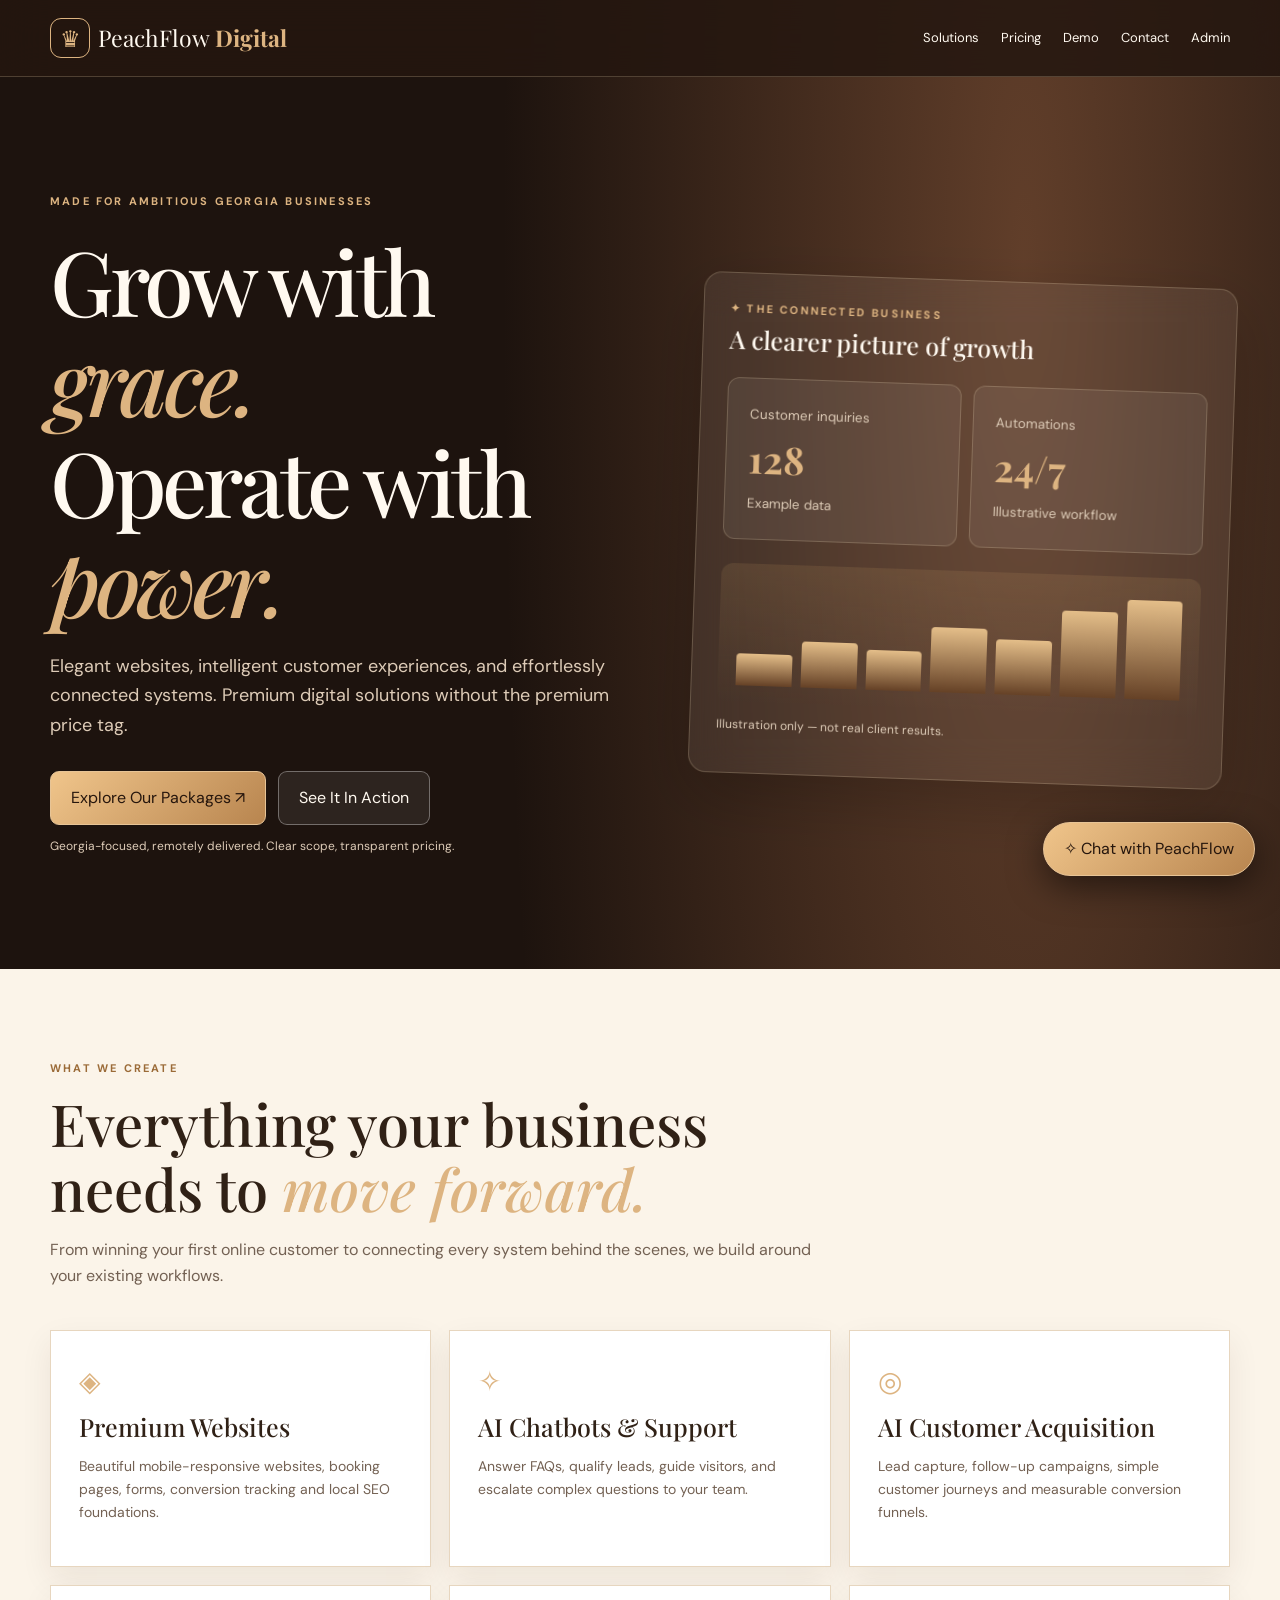
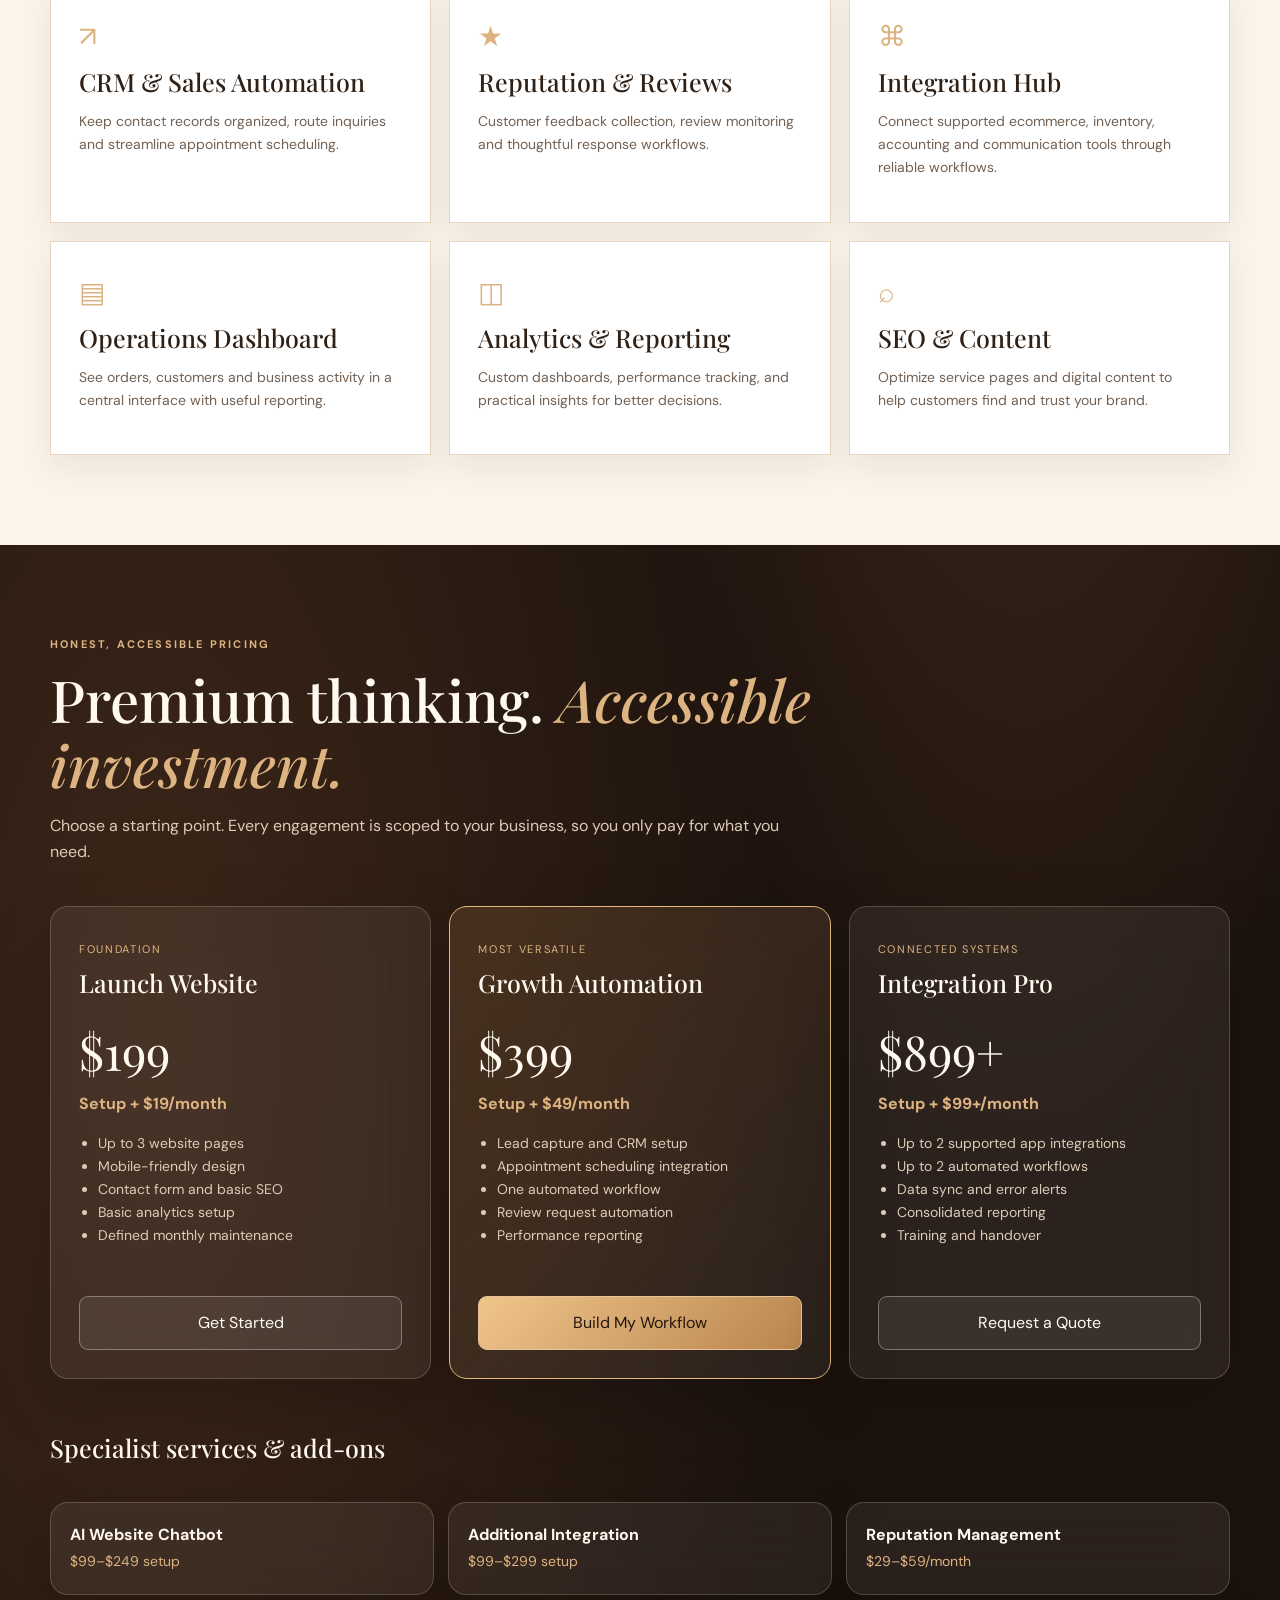
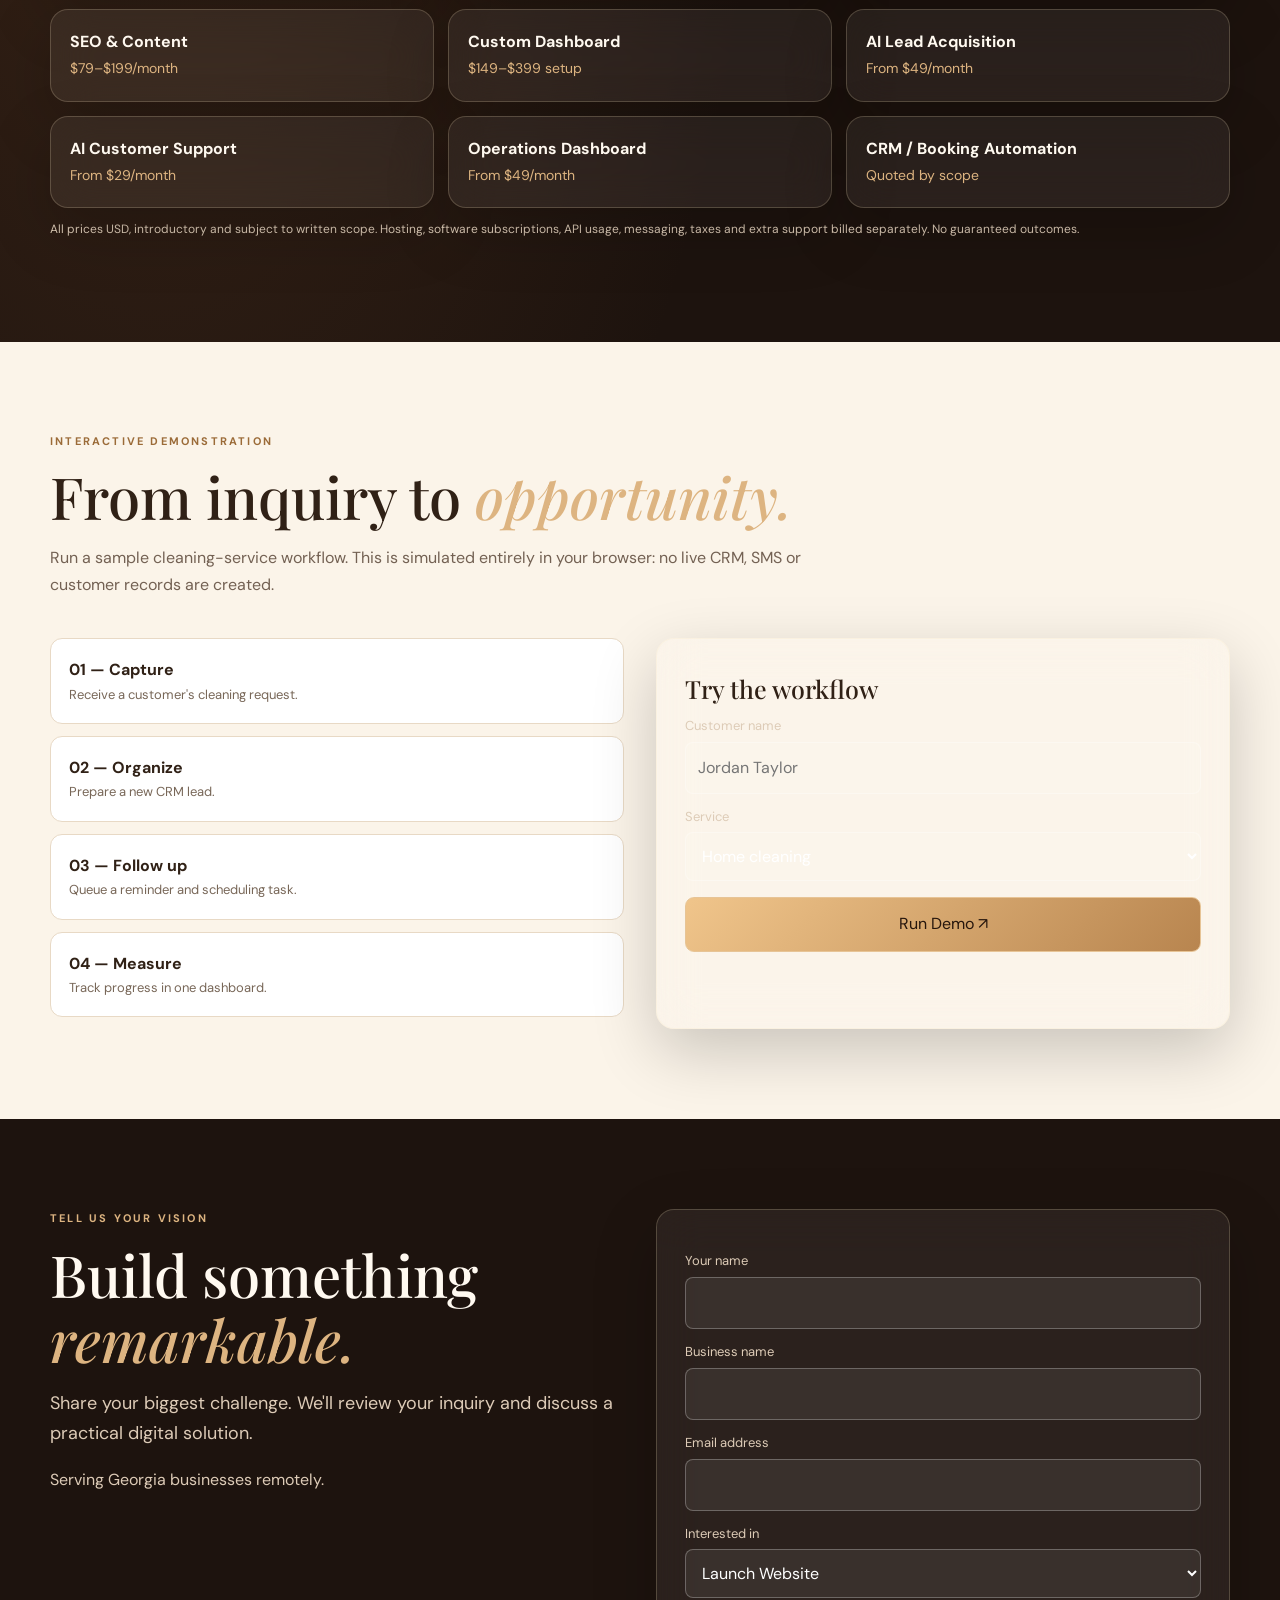
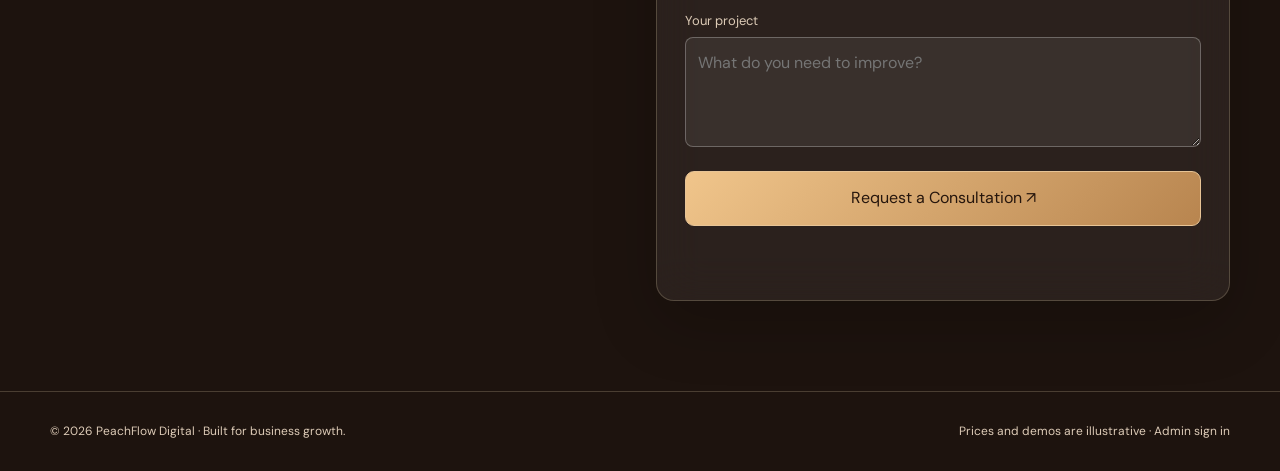
==== index.html @ 69a028dd "Add luxury glass UI site with service catalog, pricing, demo and AI chat" ====
<!doctype html><html lang="en"><head><meta charset="utf-8"><meta name="viewport" content="width=device-width,initial-scale=1"><meta name="description" content="PeachFlow Digital — elegant, affordable websites, AI assistants and business automation for Georgia businesses."><title>PeachFlow Digital | Build Beautifully. Grow Intelligently.</title><link href="https://fonts.googleapis.com/css2?family=DM+Sans:wght@400;500;600;700&family=Playfair+Display:wght@400;500;600;700&display=swap" rel="stylesheet"><style>
:root{--bg:#1d130e;--brown:#342016;--cream:#fff9f0;--gold:#ddb481;--muted:#ddcbb7;--glass:#ffffff10;--line:#f6dfbc35}*{box-sizing:border-box}html{scroll-behavior:smooth}body{margin:0;color:var(--cream);background:radial-gradient(ellipse at 80% 5%,#835438aa,transparent 36%),radial-gradient(ellipse at 12% 50%,#6b432866,transparent 40%),var(--bg);font-family:'DM Sans',sans-serif;line-height:1.65}a{color:inherit;text-decoration:none}h1,h2,h3{font-family:'Playfair Display',serif;font-weight:500;line-height:1.12}h1{font-size:clamp(55px,7vw,100px);letter-spacing:-.05em;margin:20px 0}h2{font-size:clamp(38px,5vw,58px);margin:14px 0}h3{font-size:25px;margin:8px 0}em{color:var(--gold)}p{color:var(--muted)}.container{width:min(1180px,calc(100% - 40px));margin:auto}.glass{background:var(--glass);border:1px solid var(--line);backdrop-filter:blur(22px);box-shadow:0 22px 65px #0003;border-radius:18px}.nav{position:sticky;top:0;z-index:20;background:#241710dc;border-bottom:1px solid var(--line);backdrop-filter:blur(25px)}.navinner{display:flex;align-items:center;justify-content:space-between;min-height:76px;gap:20px}.brand{font-family:'Playfair Display',serif;font-size:23px;white-space:nowrap}.brand b{color:var(--gold)}.crest{display:inline-grid;place-items:center;width:40px;height:40px;border:1px solid var(--gold);border-radius:11px;color:var(--gold);margin-right:8px}.navlinks{display:flex;align-items:center;gap:22px;font-size:13px}.navlinks a:hover{color:var(--gold)}.button{display:inline-flex;align-items:center;justify-content:center;background:linear-gradient(135deg,#f0c58b,#b8854f);color:#26160d;border:1px solid #e7c496;border-radius:9px;padding:13px 20px;font-weight:700;cursor:pointer;font:inherit}.button.secondary{background:#ffffff13;color:var(--cream);border-color:#ffffff55}.hero{padding:115px 0 100px}.heroGrid{display:grid;grid-template-columns:1.05fr .95fr;align-items:center;gap:55px}.eyebrow{font-size:11px;font-weight:700;letter-spacing:.2em;color:var(--gold);text-transform:uppercase}.lead{font-size:18px;max-width:570px}.actions{display:flex;gap:12px;flex-wrap:wrap;margin-top:30px}.preview{padding:26px;transform:rotate(2deg)}.preview small{color:var(--muted)}.metrics{display:grid;grid-template-columns:1fr 1fr;gap:12px;margin:24px 0}.metrics>div{padding:22px;background:#ffffff10;border:1px solid var(--line);border-radius:12px}.metrics strong{display:block;font-family:'Playfair Display',serif;font-size:38px;color:var(--gold)}.bars{display:flex;height:140px;align-items:end;gap:9px;padding:18px;background:linear-gradient(#d8ab6b20,transparent);border-radius:12px}.bars span{flex:1;background:linear-gradient(#e4be89,#654126);border-radius:4px 4px 0 0}section{padding:90px 0}.intro{max-width:770px;margin-bottom:40px}.grid{display:grid;grid-template-columns:repeat(3,minmax(0,1fr));gap:18px}.card{padding:28px;transition:transform .2s}.card:hover{transform:translateY(-4px)}.card p{font-size:14px}.symbol{font-size:28px;color:var(--gold)}.badge{display:inline-block;color:var(--gold);font-size:11px;text-transform:uppercase;letter-spacing:.15em}.price{font-family:'Playfair Display',serif;font-size:48px;margin-top:15px}.monthly{font-weight:700;color:var(--gold)}.package ul{padding-left:19px;color:var(--muted);font-size:14px;min-height:150px}.package .button{width:100%}.featured{border-color:#e4b97e;background:linear-gradient(135deg,#68492b75,#ffffff10)}.light{background:#fbf4e9;color:#302116}.light p{color:#736153}.light .card{background:white;border:1px solid #e7d6bf;box-shadow:0 12px 30px #35200d13}.addons{display:grid;grid-template-columns:repeat(3,1fr);gap:14px}.addon{padding:19px}.addon b{display:block}.addon span{color:var(--gold);font-size:14px}.light .eyebrow{color:#9b6b38}.demoGrid,.contactGrid{display:grid;grid-template-columns:1fr 1fr;gap:32px}.steps>div{padding:18px;margin-bottom:12px;border-radius:12px;background:white;border:1px solid #e8d9c5}.steps span{display:block;font-size:13px;color:#786758}.form{padding:28px}.form label{display:block;margin:12px 0 5px;font-size:13px;color:var(--muted)}.form input,.form select,.form textarea{width:100%;padding:12px;background:#ffffff12;color:white;border:1px solid #ffffff44;border-radius:8px;font:inherit}.form select option{color:#241710}.form textarea{min-height:110px}.form .button{margin-top:16px;width:100%}.status{font-size:13px;min-height:20px}.disclaimer{font-size:12px}.footer{border-top:1px solid var(--line);padding:30px 0;color:var(--muted);font-size:12px}.footer .container{display:flex;justify-content:space-between;gap:20px;flex-wrap:wrap}.chatToggle{position:fixed;bottom:24px;right:25px;z-index:31;border-radius:40px;box-shadow:0 10px 35px #0008}.chatPanel{position:fixed;bottom:90px;right:25px;width:min(390px,calc(100vw - 30px));height:500px;max-height:calc(100vh - 120px);z-index:30;display:flex;flex-direction:column;overflow:hidden;background:#2e2019f5}.chatPanel[hidden]{display:none}.chatHead{padding:17px;border-bottom:1px solid var(--line);display:flex;justify-content:space-between;align-items:center}.chatHead button{background:transparent;color:white;border:0;font-size:25px;cursor:pointer}.chatLog{padding:18px;overflow-y:auto;flex:1}.bubble{padding:12px 15px;border-radius:14px;margin-bottom:12px;max-width:90%;font-size:13px;white-space:pre-wrap}.bot{background:#ffffff17}.user{margin-left:auto;background:#b98952;color:#25180f}.chatForm{display:flex;padding:12px;gap:8px;border-top:1px solid var(--line)}.chatForm input{flex:1;min-width:0;border-radius:8px;border:1px solid #ffffff44;padding:10px;color:white;background:#ffffff10}.chatForm button{background:var(--gold);border:0;border-radius:8px;padding:0 14px;cursor:pointer}.chatFoot{padding:0 12px 10px;font-size:10px;color:var(--muted)}@media(max-width:900px){.heroGrid,.demoGrid,.contactGrid{grid-template-columns:1fr}.grid{grid-template-columns:repeat(2,1fr)}.navlinks{gap:10px;flex-wrap:wrap}.preview{transform:none}}@media(max-width:620px){.grid,.addons{grid-template-columns:1fr}.navinner{align-items:start;padding:14px 0;flex-direction:column}.hero{padding:65px 0}.navlinks{gap:12px}.navlinks a{font-size:11px}section{padding:65px 0}}
</style></head><body>
<header class="nav"><div class="container navinner"><a class="brand" href="#"><span class="crest">♛</span>PeachFlow <b>Digital</b></a><nav class="navlinks" aria-label="Main navigation"><a href="#services">Solutions</a><a href="#pricing">Pricing</a><a href="#demo">Demo</a><a href="#contact">Contact</a><a href="/admin">Admin</a></nav></div></header>
<main><div class="hero"><div class="container heroGrid"><div><div class="eyebrow">Made for ambitious Georgia businesses</div><h1>Grow with <em>grace.</em><br>Operate with <em>power.</em></h1><p class="lead">Elegant websites, intelligent customer experiences, and effortlessly connected systems. Premium digital solutions without the premium price tag.</p><div class="actions"><a class="button" href="#pricing">Explore Our Packages ↗</a><a class="button secondary" href="#demo">See It In Action</a></div><p class="disclaimer">Georgia-focused, remotely delivered. Clear scope, transparent pricing.</p></div><div class="glass preview"><div class="eyebrow">✦ The connected business</div><h3>A clearer picture of growth</h3><div class="metrics"><div><small>Customer inquiries</small><strong>128</strong><small>Example data</small></div><div><small>Automations</small><strong>24/7</strong><small>Illustrative workflow</small></div></div><div class="bars" aria-label="Illustrative growth bars"><span style="height:30%"></span><span style="height:44%"></span><span style="height:38%"></span><span style="height:62%"></span><span style="height:53%"></span><span style="height:82%"></span><span style="height:95%"></span></div><p class="disclaimer">Illustration only — not real client results.</p></div></div></div>
<section class="light" id="services"><div class="container"><div class="intro"><div class="eyebrow">What we create</div><h2>Everything your business needs to <em>move forward.</em></h2><p>From winning your first online customer to connecting every system behind the scenes, we build around your existing workflows.</p></div><div class="grid">
<article class="card"><div class="symbol">◈</div><h3>Premium Websites</h3><p>Beautiful mobile-responsive websites, booking pages, forms, conversion tracking and local SEO foundations.</p></article>
<article class="card"><div class="symbol">✧</div><h3>AI Chatbots & Support</h3><p>Answer FAQs, qualify leads, guide visitors, and escalate complex questions to your team.</p></article>
<article class="card"><div class="symbol">◎</div><h3>AI Customer Acquisition</h3><p>Lead capture, follow-up campaigns, simple customer journeys and measurable conversion funnels.</p></article>
<article class="card"><div class="symbol">↗</div><h3>CRM & Sales Automation</h3><p>Keep contact records organized, route inquiries and streamline appointment scheduling.</p></article>
<article class="card"><div class="symbol">★</div><h3>Reputation & Reviews</h3><p>Customer feedback collection, review monitoring and thoughtful response workflows.</p></article>
<article class="card"><div class="symbol">⌘</div><h3>Integration Hub</h3><p>Connect supported ecommerce, inventory, accounting and communication tools through reliable workflows.</p></article>
<article class="card"><div class="symbol">▤</div><h3>Operations Dashboard</h3><p>See orders, customers and business activity in a central interface with useful reporting.</p></article>
<article class="card"><div class="symbol">◫</div><h3>Analytics & Reporting</h3><p>Custom dashboards, performance tracking, and practical insights for better decisions.</p></article>
<article class="card"><div class="symbol">⌕</div><h3>SEO & Content</h3><p>Optimize service pages and digital content to help customers find and trust your brand.</p></article>
</div></div></section>
<section id="pricing"><div class="container"><div class="intro"><div class="eyebrow">Honest, accessible pricing</div><h2>Premium thinking. <em>Accessible investment.</em></h2><p>Choose a starting point. Every engagement is scoped to your business, so you only pay for what you need.</p></div><div class="grid">
<article class="card glass package"><span class="badge">Foundation</span><h3>Launch Website</h3><div class="price">$199</div><div class="monthly">Setup + $19/month</div><ul><li>Up to 3 website pages</li><li>Mobile-friendly design</li><li>Contact form and basic SEO</li><li>Basic analytics setup</li><li>Defined monthly maintenance</li></ul><a href="#contact" class="button secondary" data-plan="Launch Website">Get Started</a></article>
<article class="card glass package featured"><span class="badge">Most versatile</span><h3>Growth Automation</h3><div class="price">$399</div><div class="monthly">Setup + $49/month</div><ul><li>Lead capture and CRM setup</li><li>Appointment scheduling integration</li><li>One automated workflow</li><li>Review request automation</li><li>Performance reporting</li></ul><a href="#contact" class="button" data-plan="Growth Automation">Build My Workflow</a></article>
<article class="card glass package"><span class="badge">Connected systems</span><h3>Integration Pro</h3><div class="price">$899+</div><div class="monthly">Setup + $99+/month</div><ul><li>Up to 2 supported app integrations</li><li>Up to 2 automated workflows</li><li>Data sync and error alerts</li><li>Consolidated reporting</li><li>Training and handover</li></ul><a href="#contact" class="button secondary" data-plan="Integration Pro">Request a Quote</a></article>
</div><div class="intro" style="margin-top:55px"><h3>Specialist services & add-ons</h3></div><div class="addons">
<div class="glass addon"><b>AI Website Chatbot</b><span>$99–$249 setup</span></div><div class="glass addon"><b>Additional Integration</b><span>$99–$299 setup</span></div><div class="glass addon"><b>Reputation Management</b><span>$29–$59/month</span></div><div class="glass addon"><b>SEO & Content</b><span>$79–$199/month</span></div><div class="glass addon"><b>Custom Dashboard</b><span>$149–$399 setup</span></div><div class="glass addon"><b>AI Lead Acquisition</b><span>From $49/month</span></div><div class="glass addon"><b>AI Customer Support</b><span>From $29/month</span></div><div class="glass addon"><b>Operations Dashboard</b><span>From $49/month</span></div><div class="glass addon"><b>CRM / Booking Automation</b><span>Quoted by scope</span></div></div><p class="disclaimer">All prices USD, introductory and subject to written scope. Hosting, software subscriptions, API usage, messaging, taxes and extra support billed separately. No guaranteed outcomes.</p></div></section>
<section class="light" id="demo"><div class="container"><div class="intro"><div class="eyebrow">Interactive demonstration</div><h2>From inquiry to <em>opportunity.</em></h2><p>Run a sample cleaning-service workflow. This is simulated entirely in your browser: no live CRM, SMS or customer records are created.</p></div><div class="demoGrid"><div class="steps"><div><b>01 — Capture</b><span>Receive a customer's cleaning request.</span></div><div><b>02 — Organize</b><span>Prepare a new CRM lead.</span></div><div><b>03 — Follow up</b><span>Queue a reminder and scheduling task.</span></div><div><b>04 — Measure</b><span>Track progress in one dashboard.</span></div></div><form class="glass form" id="demoForm"><h3>Try the workflow</h3><label for="demoName">Customer name</label><input id="demoName" required maxlength="80" placeholder="Jordan Taylor"><label for="demoService">Service</label><select id="demoService"><option>Home cleaning</option><option>Office cleaning</option><option>Deep cleaning</option></select><button type="submit" class="button">Run Demo ↗</button><p id="demoOutput" role="status"></p></form></div></div></section>
<section id="contact"><div class="container contactGrid"><div><div class="eyebrow">Tell us your vision</div><h2>Build something <em>remarkable.</em></h2><p class="lead">Share your biggest challenge. We'll review your inquiry and discuss a practical digital solution.</p><p>Serving Georgia businesses remotely.</p></div><form class="glass form" id="leadForm"><label for="name">Your name</label><input id="name" required maxlength="100"><label for="business">Business name</label><input id="business" required maxlength="120"><label for="email">Email address</label><input id="email" type="email" required><label for="interest">Interested in</label><select id="interest"><option>Launch Website</option><option>Growth Automation</option><option>Integration Pro</option><option>AI Website Chatbot</option><option>AI Lead Acquisition</option><option>AI Customer Support</option><option>CRM / Booking Automation</option><option>Reputation Management</option><option>SEO & Content</option><option>Custom Dashboard</option><option>Operations Dashboard</option><option>Additional Integration</option><option>Other / Not Sure</option></select><label for="message">Your project</label><textarea id="message" required minlength="5" maxlength="2000" placeholder="What do you need to improve?"></textarea><button class="button" type="submit">Request a Consultation ↗</button><p class="status" id="leadStatus" role="status"></p></form></div></section></main>
<footer class="footer"><div class="container"><span>© <span id="year"></span> PeachFlow Digital · Built for business growth.</span><span>Prices and demos are illustrative · <a href="/admin">Admin sign in</a></span></div></footer>
<button id="chatToggle" class="button chatToggle" aria-expanded="false">✧ Chat with PeachFlow</button><aside id="chatPanel" class="glass chatPanel" hidden aria-label="Customer chat"><div class="chatHead"><div><b>PeachFlow Assistant</b><div style="font-size:11px;color:#cbb9a6">AI-powered when configured</div></div><button id="chatClose" aria-label="Close chat">×</button></div><div id="chatLog" class="chatLog" role="log" aria-live="polite"><div class="bubble bot">Welcome! What challenge can we help your business solve?</div></div><form id="chatForm" class="chatForm"><input id="chatMessage" maxlength="1000" required placeholder="Ask about services or pricing…" aria-label="Chat message"><button type="submit">➤</button></form><div class="chatFoot">Messages may be stored for quality and support. Avoid sensitive information. AI may make mistakes.</div></aside>
<script>
document.getElementById('year').textContent=new Date().getFullYear();
document.querySelectorAll('[data-plan]').forEach(a=>a.addEventListener('click',()=>document.getElementById('interest').value=a.dataset.plan));
document.getElementById('demoForm').addEventListener('submit',e=>{e.preventDefault();const name=document.getElementById('demoName').value.trim(),service=document.getElementById('demoService').value;document.getElementById('demoOutput').textContent='✓ Demo completed: '+name+' → '+service+' → CRM lead prepared → follow-up queued (simulation only).'});
document.getElementById('leadForm').addEventListener('submit',async e=>{e.preventDefault();const form=e.target,button=form.querySelector('button'),status=document.getElementById('leadStatus');button.disabled=true;status.textContent='Submitting…';try{const values={};['name','business','email','interest','message'].forEach(key=>values[key]=document.getElementById(key).value.trim());const res=await fetch('/api/leads',{method:'POST',headers:{'Content-Type':'application/json'},body:JSON.stringify(values)});if(!res.ok)throw Error('Unable to save inquiry');status.textContent='Thanks! Your inquiry has been received.';form.reset();}catch(error){status.textContent='Sorry, your inquiry could not be submitted. Please try again.'}finally{button.disabled=false}});
const panel=document.getElementById('chatPanel'),toggle=document.getElementById('chatToggle');toggle.onclick=()=>{panel.hidden=!panel.hidden;toggle.setAttribute('aria-expanded',String(!panel.hidden))};document.getElementById('chatClose').onclick=()=>{panel.hidden=true;toggle.setAttribute('aria-expanded','false')};
const history=[];function addBubble(message,role){const el=document.createElement('div');el.className='bubble '+role;el.textContent=message;document.getElementById('chatLog').appendChild(el);el.scrollIntoView({block:'end'});return el}
document.getElementById('chatForm').addEventListener('submit',async e=>{e.preventDefault();const input=document.getElementById('chatMessage'),message=input.value.trim();if(!message)return;input.value='';addBubble(message,'user');const pending=addBubble('Thinking…','bot');const button=e.target.querySelector('button');button.disabled=true;try{const res=await fetch('/api/chat',{method:'POST',headers:{'Content-Type':'application/json'},body:JSON.stringify({message,history:history.slice(-8)})});if(!res.ok)throw Error();const result=await res.json();pending.textContent=result.reply;history.push({role:'user',content:message},{role:'assistant',content:result.reply})}catch(error){pending.textContent='Chat is temporarily unavailable. Please retry.'}finally{button.disabled=false}});
</script></body></html>
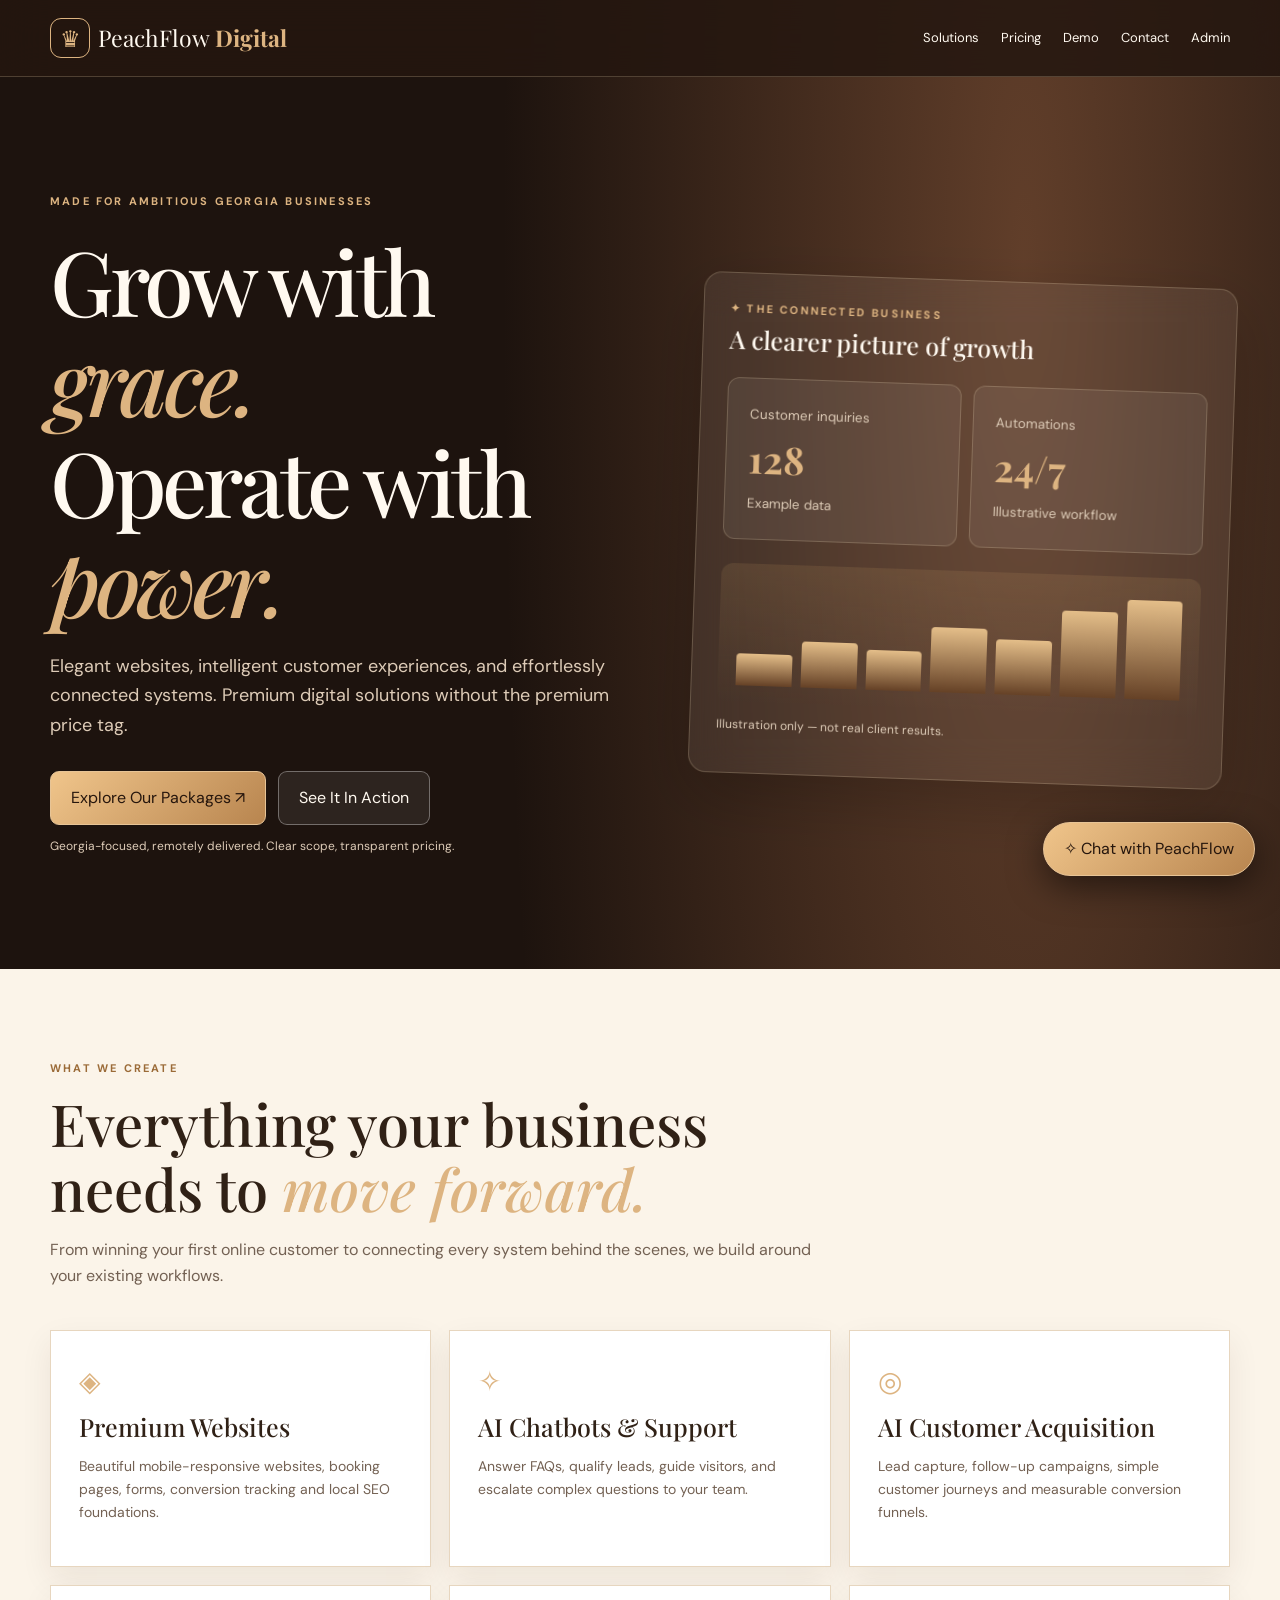
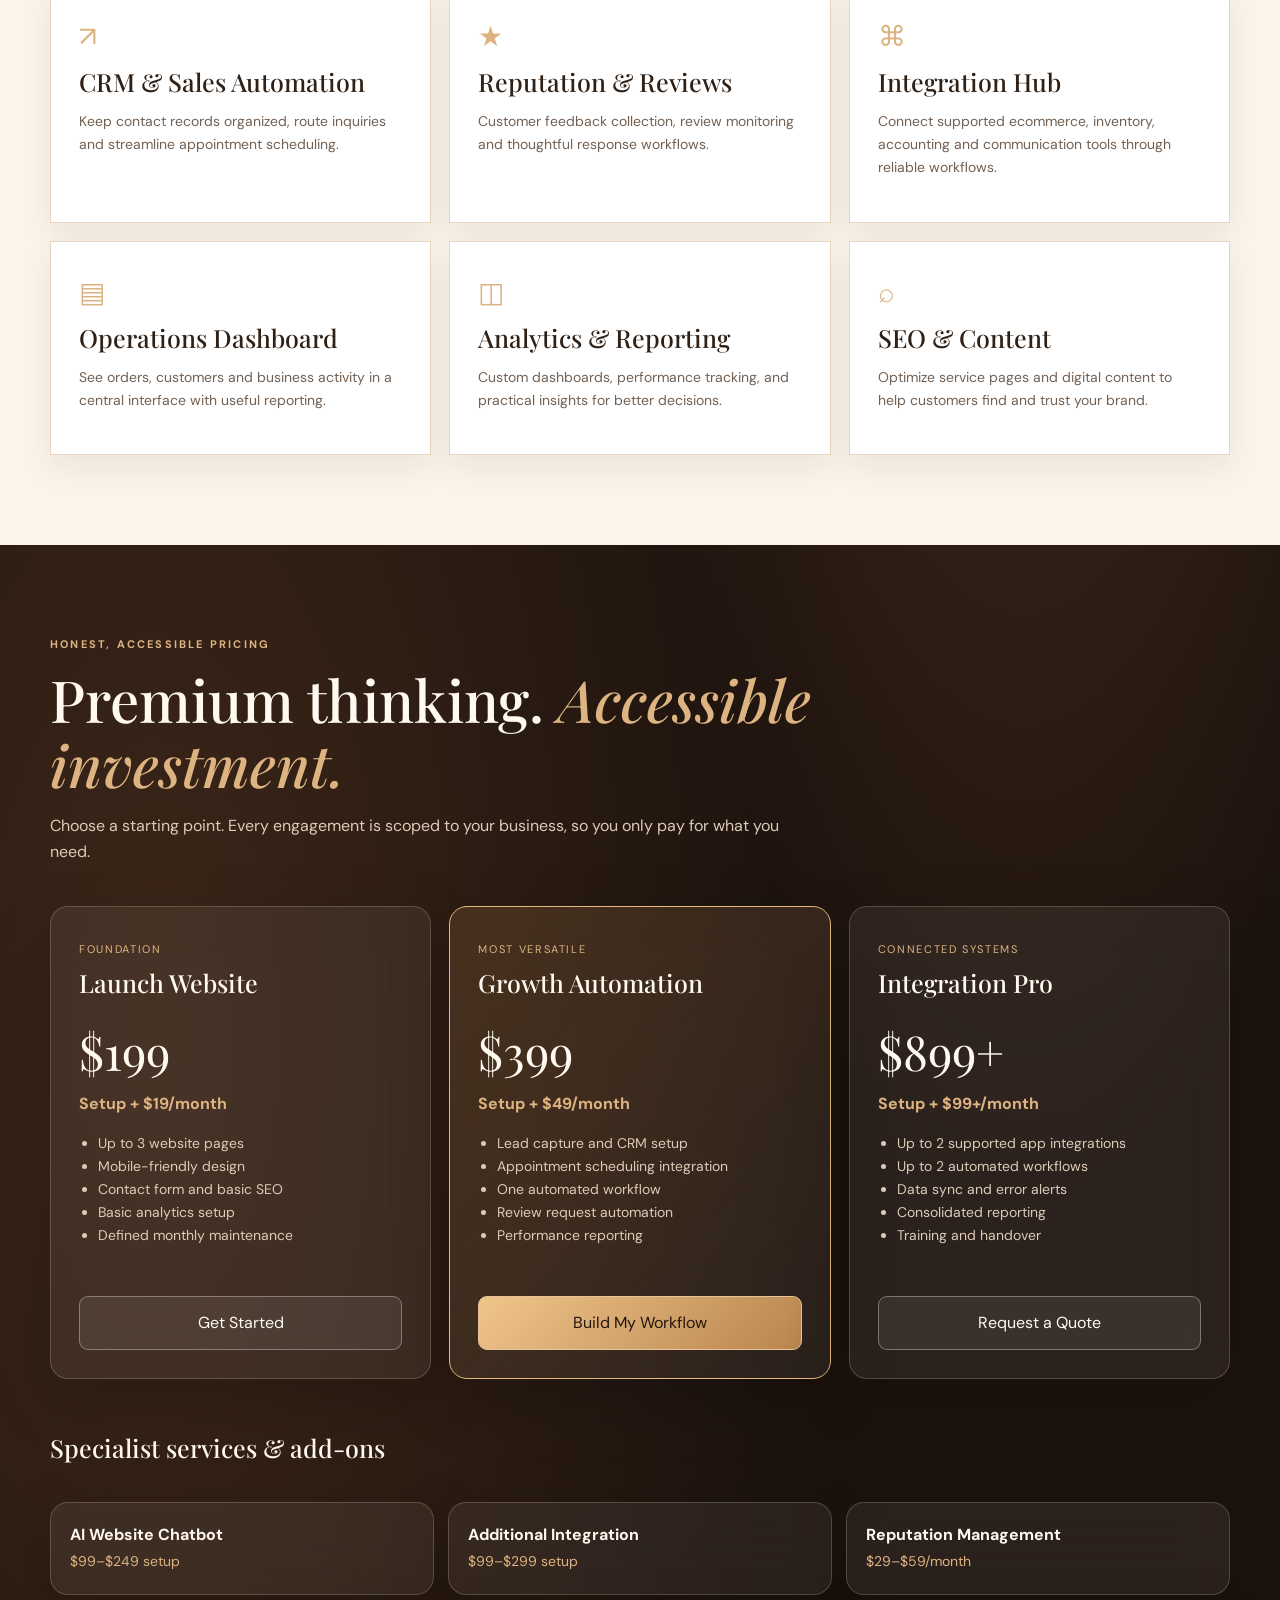
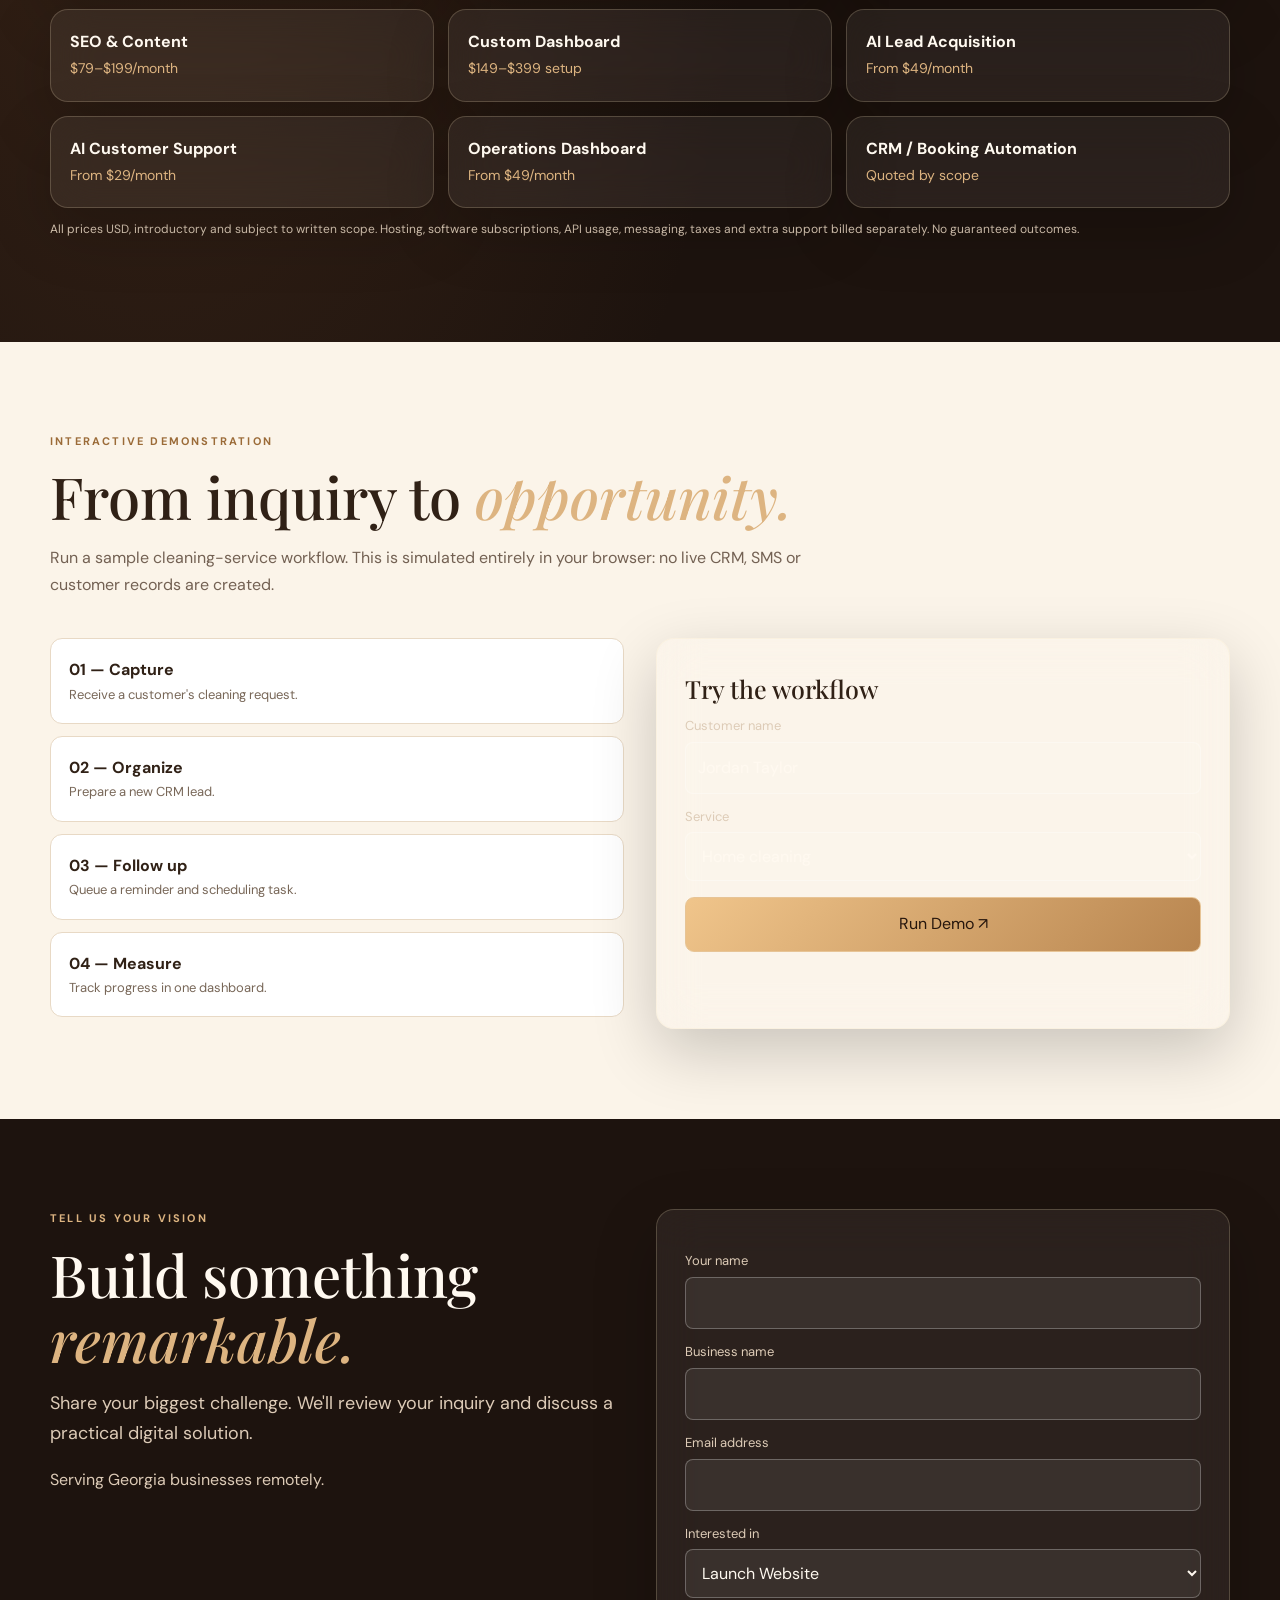
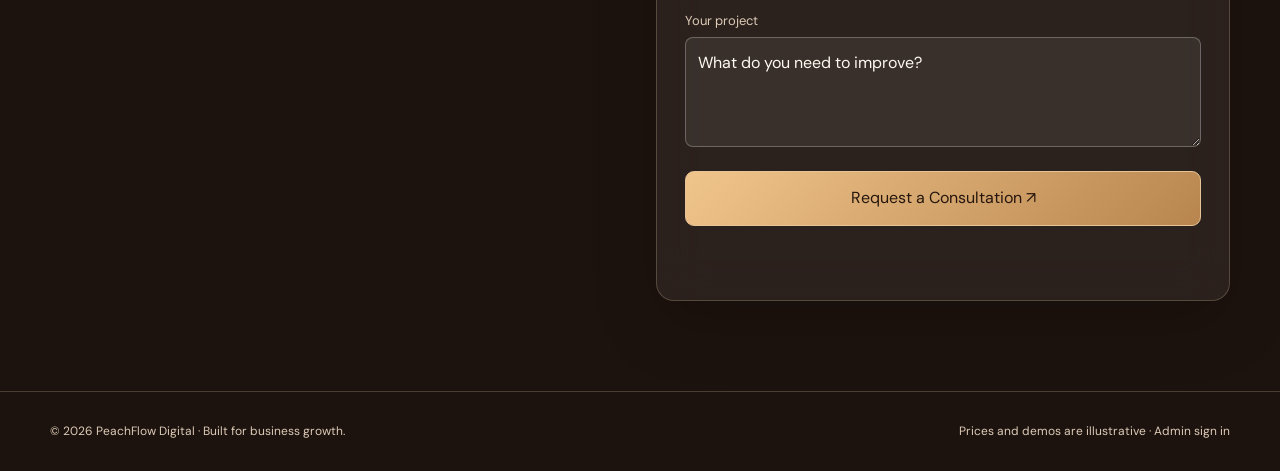
==== commit 6fb13fd0: "Fix invisible input text and caret across browsers and autofill" ====
--- a/index.html
+++ b/index.html
@@ -1,5 +1,10 @@
 <!doctype html><html lang="en"><head><meta charset="utf-8"><meta name="viewport" content="width=device-width,initial-scale=1"><meta name="description" content="PeachFlow Digital — elegant, affordable websites, AI assistants and business automation for Georgia businesses."><title>PeachFlow Digital | Build Beautifully. Grow Intelligently.</title><link href="https://fonts.googleapis.com/css2?family=DM+Sans:wght@400;500;600;700&family=Playfair+Display:wght@400;500;600;700&display=swap" rel="stylesheet"><style>
 :root{--bg:#1d130e;--brown:#342016;--cream:#fff9f0;--gold:#ddb481;--muted:#ddcbb7;--glass:#ffffff10;--line:#f6dfbc35}*{box-sizing:border-box}html{scroll-behavior:smooth}body{margin:0;color:var(--cream);background:radial-gradient(ellipse at 80% 5%,#835438aa,transparent 36%),radial-gradient(ellipse at 12% 50%,#6b432866,transparent 40%),var(--bg);font-family:'DM Sans',sans-serif;line-height:1.65}a{color:inherit;text-decoration:none}h1,h2,h3{font-family:'Playfair Display',serif;font-weight:500;line-height:1.12}h1{font-size:clamp(55px,7vw,100px);letter-spacing:-.05em;margin:20px 0}h2{font-size:clamp(38px,5vw,58px);margin:14px 0}h3{font-size:25px;margin:8px 0}em{color:var(--gold)}p{color:var(--muted)}.container{width:min(1180px,calc(100% - 40px));margin:auto}.glass{background:var(--glass);border:1px solid var(--line);backdrop-filter:blur(22px);box-shadow:0 22px 65px #0003;border-radius:18px}.nav{position:sticky;top:0;z-index:20;background:#241710dc;border-bottom:1px solid var(--line);backdrop-filter:blur(25px)}.navinner{display:flex;align-items:center;justify-content:space-between;min-height:76px;gap:20px}.brand{font-family:'Playfair Display',serif;font-size:23px;white-space:nowrap}.brand b{color:var(--gold)}.crest{display:inline-grid;place-items:center;width:40px;height:40px;border:1px solid var(--gold);border-radius:11px;color:var(--gold);margin-right:8px}.navlinks{display:flex;align-items:center;gap:22px;font-size:13px}.navlinks a:hover{color:var(--gold)}.button{display:inline-flex;align-items:center;justify-content:center;background:linear-gradient(135deg,#f0c58b,#b8854f);color:#26160d;border:1px solid #e7c496;border-radius:9px;padding:13px 20px;font-weight:700;cursor:pointer;font:inherit}.button.secondary{background:#ffffff13;color:var(--cream);border-color:#ffffff55}.hero{padding:115px 0 100px}.heroGrid{display:grid;grid-template-columns:1.05fr .95fr;align-items:center;gap:55px}.eyebrow{font-size:11px;font-weight:700;letter-spacing:.2em;color:var(--gold);text-transform:uppercase}.lead{font-size:18px;max-width:570px}.actions{display:flex;gap:12px;flex-wrap:wrap;margin-top:30px}.preview{padding:26px;transform:rotate(2deg)}.preview small{color:var(--muted)}.metrics{display:grid;grid-template-columns:1fr 1fr;gap:12px;margin:24px 0}.metrics>div{padding:22px;background:#ffffff10;border:1px solid var(--line);border-radius:12px}.metrics strong{display:block;font-family:'Playfair Display',serif;font-size:38px;color:var(--gold)}.bars{display:flex;height:140px;align-items:end;gap:9px;padding:18px;background:linear-gradient(#d8ab6b20,transparent);border-radius:12px}.bars span{flex:1;background:linear-gradient(#e4be89,#654126);border-radius:4px 4px 0 0}section{padding:90px 0}.intro{max-width:770px;margin-bottom:40px}.grid{display:grid;grid-template-columns:repeat(3,minmax(0,1fr));gap:18px}.card{padding:28px;transition:transform .2s}.card:hover{transform:translateY(-4px)}.card p{font-size:14px}.symbol{font-size:28px;color:var(--gold)}.badge{display:inline-block;color:var(--gold);font-size:11px;text-transform:uppercase;letter-spacing:.15em}.price{font-family:'Playfair Display',serif;font-size:48px;margin-top:15px}.monthly{font-weight:700;color:var(--gold)}.package ul{padding-left:19px;color:var(--muted);font-size:14px;min-height:150px}.package .button{width:100%}.featured{border-color:#e4b97e;background:linear-gradient(135deg,#68492b75,#ffffff10)}.light{background:#fbf4e9;color:#302116}.light p{color:#736153}.light .card{background:white;border:1px solid #e7d6bf;box-shadow:0 12px 30px #35200d13}.addons{display:grid;grid-template-columns:repeat(3,1fr);gap:14px}.addon{padding:19px}.addon b{display:block}.addon span{color:var(--gold);font-size:14px}.light .eyebrow{color:#9b6b38}.demoGrid,.contactGrid{display:grid;grid-template-columns:1fr 1fr;gap:32px}.steps>div{padding:18px;margin-bottom:12px;border-radius:12px;background:white;border:1px solid #e8d9c5}.steps span{display:block;font-size:13px;color:#786758}.form{padding:28px}.form label{display:block;margin:12px 0 5px;font-size:13px;color:var(--muted)}.form input,.form select,.form textarea{width:100%;padding:12px;background:#ffffff12;color:white;border:1px solid #ffffff44;border-radius:8px;font:inherit}.form select option{color:#241710}.form textarea{min-height:110px}.form .button{margin-top:16px;width:100%}.status{font-size:13px;min-height:20px}.disclaimer{font-size:12px}.footer{border-top:1px solid var(--line);padding:30px 0;color:var(--muted);font-size:12px}.footer .container{display:flex;justify-content:space-between;gap:20px;flex-wrap:wrap}.chatToggle{position:fixed;bottom:24px;right:25px;z-index:31;border-radius:40px;box-shadow:0 10px 35px #0008}.chatPanel{position:fixed;bottom:90px;right:25px;width:min(390px,calc(100vw - 30px));height:500px;max-height:calc(100vh - 120px);z-index:30;display:flex;flex-direction:column;overflow:hidden;background:#2e2019f5}.chatPanel[hidden]{display:none}.chatHead{padding:17px;border-bottom:1px solid var(--line);display:flex;justify-content:space-between;align-items:center}.chatHead button{background:transparent;color:white;border:0;font-size:25px;cursor:pointer}.chatLog{padding:18px;overflow-y:auto;flex:1}.bubble{padding:12px 15px;border-radius:14px;margin-bottom:12px;max-width:90%;font-size:13px;white-space:pre-wrap}.bot{background:#ffffff17}.user{margin-left:auto;background:#b98952;color:#25180f}.chatForm{display:flex;padding:12px;gap:8px;border-top:1px solid var(--line)}.chatForm input{flex:1;min-width:0;border-radius:8px;border:1px solid #ffffff44;padding:10px;color:white;background:#ffffff10}.chatForm button{background:var(--gold);border:0;border-radius:8px;padding:0 14px;cursor:pointer}.chatFoot{padding:0 12px 10px;font-size:10px;color:var(--muted)}@media(max-width:900px){.heroGrid,.demoGrid,.contactGrid{grid-template-columns:1fr}.grid{grid-template-columns:repeat(2,1fr)}.navlinks{gap:10px;flex-wrap:wrap}.preview{transform:none}}@media(max-width:620px){.grid,.addons{grid-template-columns:1fr}.navinner{align-items:start;padding:14px 0;flex-direction:column}.hero{padding:65px 0}.navlinks{gap:12px}.navlinks a{font-size:11px}section{padding:65px 0}}
+.form input,.form textarea,.form select,.chatForm input{color:#fff9f0;caret-color:#f0c58b;-webkit-text-fill-color:#fff9f0}
+.form input::placeholder,.form textarea::placeholder,.chatForm input::placeholder{color:#d8c7b7;opacity:1}
+.form input:focus,.form textarea:focus,.chatForm input:focus{outline:2px solid #e4bd87;outline-offset:2px}
+.form input:-webkit-autofill,.form input:-webkit-autofill:hover,.form input:-webkit-autofill:focus{-webkit-text-fill-color:#fff9f0;box-shadow:0 0 0 100px #342016 inset;caret-color:#fff9f0}
+.form select option{background:#fff9f0;color:#25180f;-webkit-text-fill-color:#25180f}
 </style></head><body>
 <header class="nav"><div class="container navinner"><a class="brand" href="#"><span class="crest">♛</span>PeachFlow <b>Digital</b></a><nav class="navlinks" aria-label="Main navigation"><a href="#services">Solutions</a><a href="#pricing">Pricing</a><a href="#demo">Demo</a><a href="#contact">Contact</a><a href="/admin">Admin</a></nav></div></header>
 <main><div class="hero"><div class="container heroGrid"><div><div class="eyebrow">Made for ambitious Georgia businesses</div><h1>Grow with <em>grace.</em><br>Operate with <em>power.</em></h1><p class="lead">Elegant websites, intelligent customer experiences, and effortlessly connected systems. Premium digital solutions without the premium price tag.</p><div class="actions"><a class="button" href="#pricing">Explore Our Packages ↗</a><a class="button secondary" href="#demo">See It In Action</a></div><p class="disclaimer">Georgia-focused, remotely delivered. Clear scope, transparent pricing.</p></div><div class="glass preview"><div class="eyebrow">✦ The connected business</div><h3>A clearer picture of growth</h3><div class="metrics"><div><small>Customer inquiries</small><strong>128</strong><small>Example data</small></div><div><small>Automations</small><strong>24/7</strong><small>Illustrative workflow</small></div></div><div class="bars" aria-label="Illustrative growth bars"><span style="height:30%"></span><span style="height:44%"></span><span style="height:38%"></span><span style="height:62%"></span><span style="height:53%"></span><span style="height:82%"></span><span style="height:95%"></span></div><p class="disclaimer">Illustration only — not real client results.</p></div></div></div>
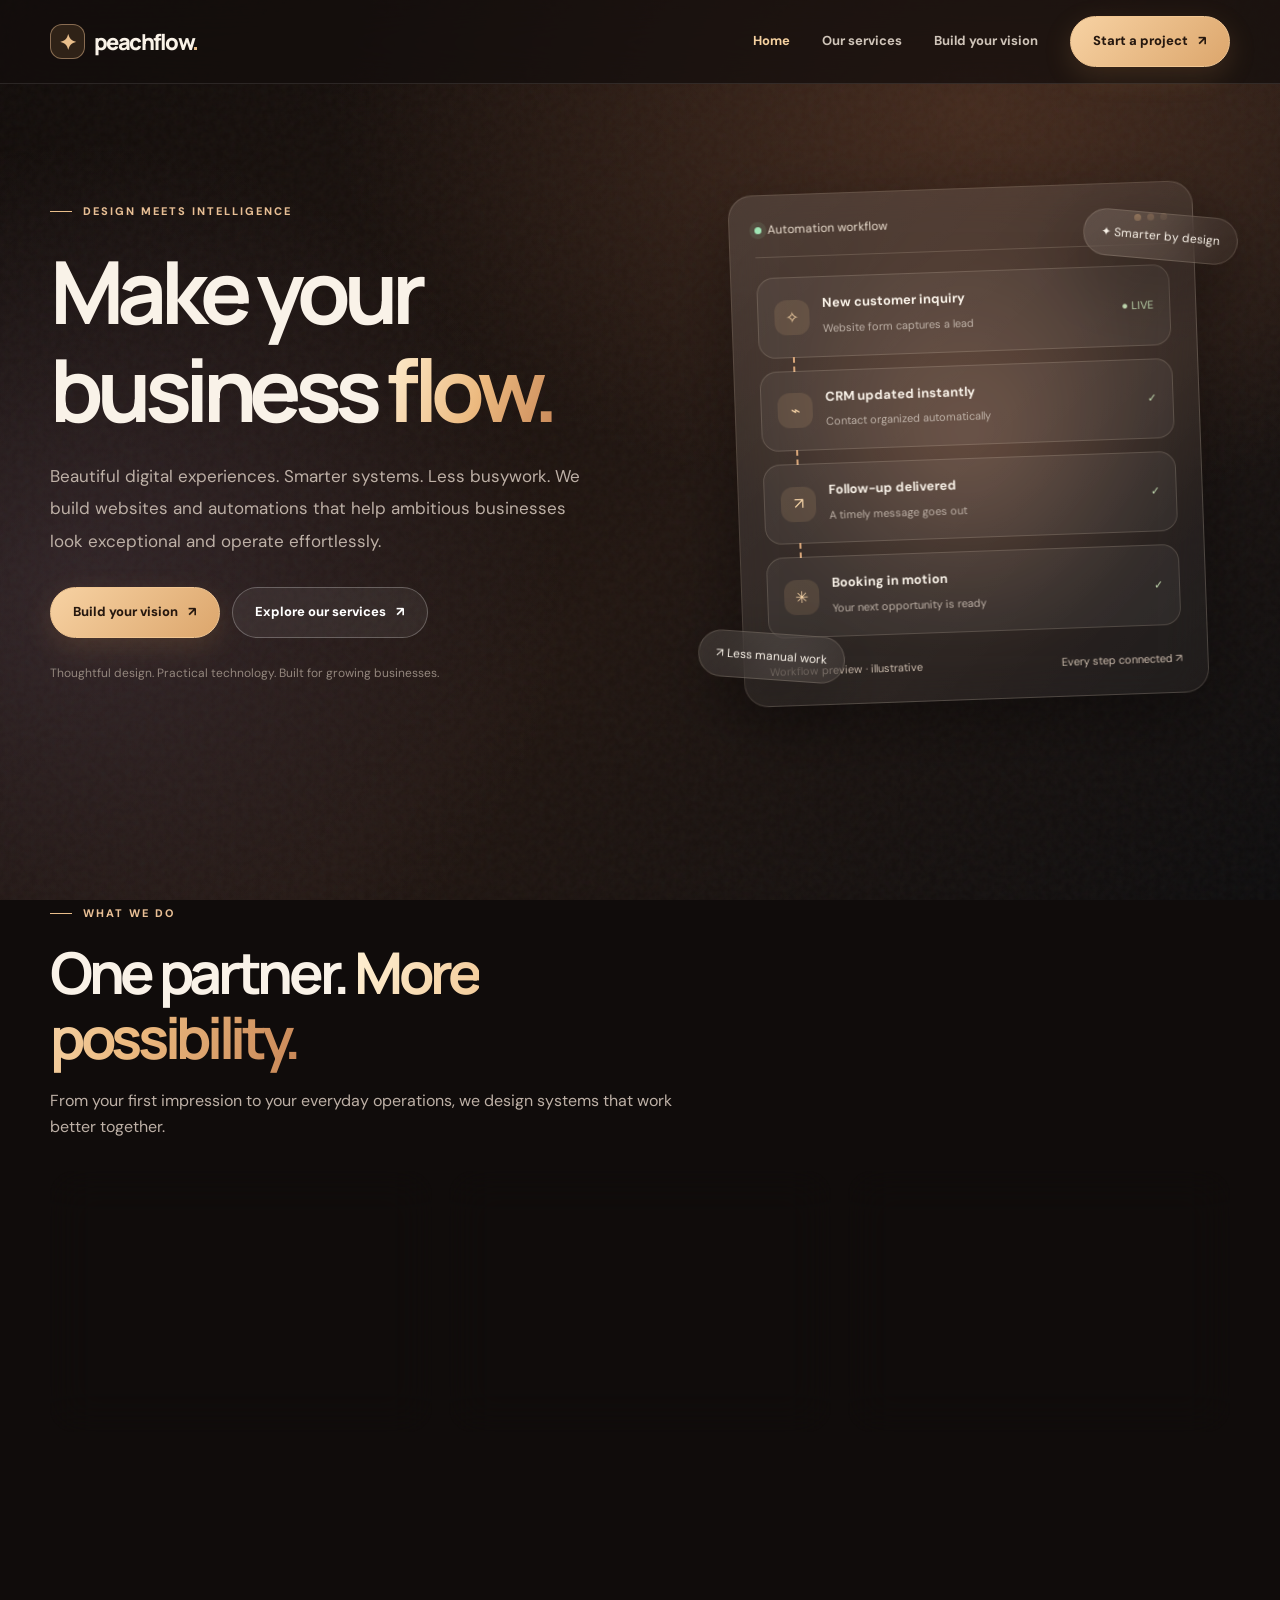
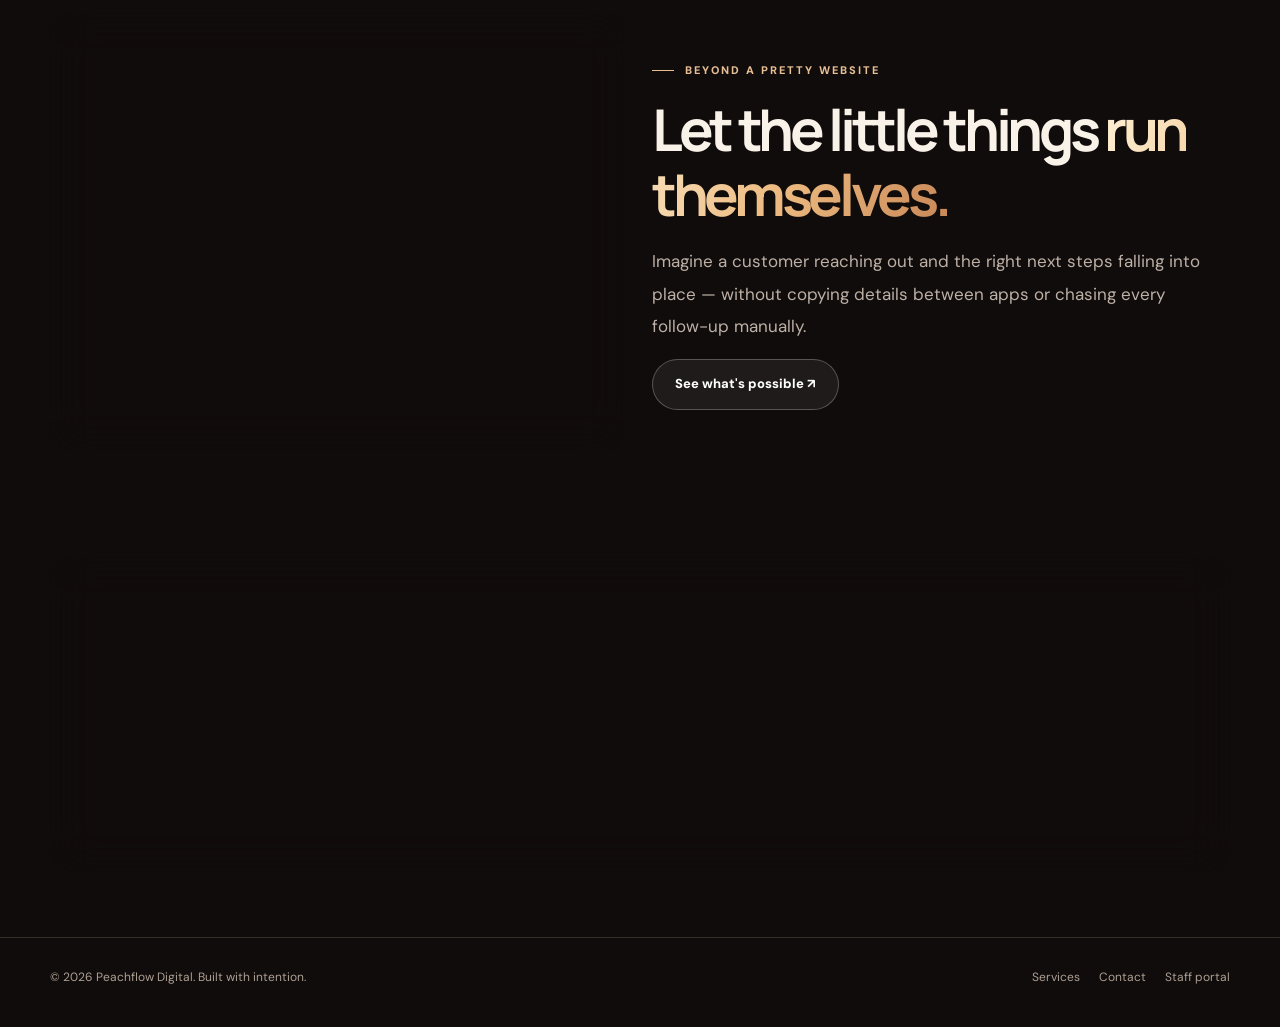
==== commit e3fe3262: "Redesign homepage with animated glass automation workflow and focused three-page navigation" ====
--- a/index.html
+++ b/index.html
@@ -1,40 +1 @@
-<!doctype html><html lang="en"><head><meta charset="utf-8"><meta name="viewport" content="width=device-width,initial-scale=1"><meta name="description" content="PeachFlow Digital — elegant, affordable websites, AI assistants and business automation for Georgia businesses."><title>PeachFlow Digital | Build Beautifully. Grow Intelligently.</title><link href="https://fonts.googleapis.com/css2?family=DM+Sans:wght@400;500;600;700&family=Playfair+Display:wght@400;500;600;700&display=swap" rel="stylesheet"><style>
-:root{--bg:#1d130e;--brown:#342016;--cream:#fff9f0;--gold:#ddb481;--muted:#ddcbb7;--glass:#ffffff10;--line:#f6dfbc35}*{box-sizing:border-box}html{scroll-behavior:smooth}body{margin:0;color:var(--cream);background:radial-gradient(ellipse at 80% 5%,#835438aa,transparent 36%),radial-gradient(ellipse at 12% 50%,#6b432866,transparent 40%),var(--bg);font-family:'DM Sans',sans-serif;line-height:1.65}a{color:inherit;text-decoration:none}h1,h2,h3{font-family:'Playfair Display',serif;font-weight:500;line-height:1.12}h1{font-size:clamp(55px,7vw,100px);letter-spacing:-.05em;margin:20px 0}h2{font-size:clamp(38px,5vw,58px);margin:14px 0}h3{font-size:25px;margin:8px 0}em{color:var(--gold)}p{color:var(--muted)}.container{width:min(1180px,calc(100% - 40px));margin:auto}.glass{background:var(--glass);border:1px solid var(--line);backdrop-filter:blur(22px);box-shadow:0 22px 65px #0003;border-radius:18px}.nav{position:sticky;top:0;z-index:20;background:#241710dc;border-bottom:1px solid var(--line);backdrop-filter:blur(25px)}.navinner{display:flex;align-items:center;justify-content:space-between;min-height:76px;gap:20px}.brand{font-family:'Playfair Display',serif;font-size:23px;white-space:nowrap}.brand b{color:var(--gold)}.crest{display:inline-grid;place-items:center;width:40px;height:40px;border:1px solid var(--gold);border-radius:11px;color:var(--gold);margin-right:8px}.navlinks{display:flex;align-items:center;gap:22px;font-size:13px}.navlinks a:hover{color:var(--gold)}.button{display:inline-flex;align-items:center;justify-content:center;background:linear-gradient(135deg,#f0c58b,#b8854f);color:#26160d;border:1px solid #e7c496;border-radius:9px;padding:13px 20px;font-weight:700;cursor:pointer;font:inherit}.button.secondary{background:#ffffff13;color:var(--cream);border-color:#ffffff55}.hero{padding:115px 0 100px}.heroGrid{display:grid;grid-template-columns:1.05fr .95fr;align-items:center;gap:55px}.eyebrow{font-size:11px;font-weight:700;letter-spacing:.2em;color:var(--gold);text-transform:uppercase}.lead{font-size:18px;max-width:570px}.actions{display:flex;gap:12px;flex-wrap:wrap;margin-top:30px}.preview{padding:26px;transform:rotate(2deg)}.preview small{color:var(--muted)}.metrics{display:grid;grid-template-columns:1fr 1fr;gap:12px;margin:24px 0}.metrics>div{padding:22px;background:#ffffff10;border:1px solid var(--line);border-radius:12px}.metrics strong{display:block;font-family:'Playfair Display',serif;font-size:38px;color:var(--gold)}.bars{display:flex;height:140px;align-items:end;gap:9px;padding:18px;background:linear-gradient(#d8ab6b20,transparent);border-radius:12px}.bars span{flex:1;background:linear-gradient(#e4be89,#654126);border-radius:4px 4px 0 0}section{padding:90px 0}.intro{max-width:770px;margin-bottom:40px}.grid{display:grid;grid-template-columns:repeat(3,minmax(0,1fr));gap:18px}.card{padding:28px;transition:transform .2s}.card:hover{transform:translateY(-4px)}.card p{font-size:14px}.symbol{font-size:28px;color:var(--gold)}.badge{display:inline-block;color:var(--gold);font-size:11px;text-transform:uppercase;letter-spacing:.15em}.price{font-family:'Playfair Display',serif;font-size:48px;margin-top:15px}.monthly{font-weight:700;color:var(--gold)}.package ul{padding-left:19px;color:var(--muted);font-size:14px;min-height:150px}.package .button{width:100%}.featured{border-color:#e4b97e;background:linear-gradient(135deg,#68492b75,#ffffff10)}.light{background:#fbf4e9;color:#302116}.light p{color:#736153}.light .card{background:white;border:1px solid #e7d6bf;box-shadow:0 12px 30px #35200d13}.addons{display:grid;grid-template-columns:repeat(3,1fr);gap:14px}.addon{padding:19px}.addon b{display:block}.addon span{color:var(--gold);font-size:14px}.light .eyebrow{color:#9b6b38}.demoGrid,.contactGrid{display:grid;grid-template-columns:1fr 1fr;gap:32px}.steps>div{padding:18px;margin-bottom:12px;border-radius:12px;background:white;border:1px solid #e8d9c5}.steps span{display:block;font-size:13px;color:#786758}.form{padding:28px}.form label{display:block;margin:12px 0 5px;font-size:13px;color:var(--muted)}.form input,.form select,.form textarea{width:100%;padding:12px;background:#ffffff12;color:white;border:1px solid #ffffff44;border-radius:8px;font:inherit}.form select option{color:#241710}.form textarea{min-height:110px}.form .button{margin-top:16px;width:100%}.status{font-size:13px;min-height:20px}.disclaimer{font-size:12px}.footer{border-top:1px solid var(--line);padding:30px 0;color:var(--muted);font-size:12px}.footer .container{display:flex;justify-content:space-between;gap:20px;flex-wrap:wrap}.chatToggle{position:fixed;bottom:24px;right:25px;z-index:31;border-radius:40px;box-shadow:0 10px 35px #0008}.chatPanel{position:fixed;bottom:90px;right:25px;width:min(390px,calc(100vw - 30px));height:500px;max-height:calc(100vh - 120px);z-index:30;display:flex;flex-direction:column;overflow:hidden;background:#2e2019f5}.chatPanel[hidden]{display:none}.chatHead{padding:17px;border-bottom:1px solid var(--line);display:flex;justify-content:space-between;align-items:center}.chatHead button{background:transparent;color:white;border:0;font-size:25px;cursor:pointer}.chatLog{padding:18px;overflow-y:auto;flex:1}.bubble{padding:12px 15px;border-radius:14px;margin-bottom:12px;max-width:90%;font-size:13px;white-space:pre-wrap}.bot{background:#ffffff17}.user{margin-left:auto;background:#b98952;color:#25180f}.chatForm{display:flex;padding:12px;gap:8px;border-top:1px solid var(--line)}.chatForm input{flex:1;min-width:0;border-radius:8px;border:1px solid #ffffff44;padding:10px;color:white;background:#ffffff10}.chatForm button{background:var(--gold);border:0;border-radius:8px;padding:0 14px;cursor:pointer}.chatFoot{padding:0 12px 10px;font-size:10px;color:var(--muted)}@media(max-width:900px){.heroGrid,.demoGrid,.contactGrid{grid-template-columns:1fr}.grid{grid-template-columns:repeat(2,1fr)}.navlinks{gap:10px;flex-wrap:wrap}.preview{transform:none}}@media(max-width:620px){.grid,.addons{grid-template-columns:1fr}.navinner{align-items:start;padding:14px 0;flex-direction:column}.hero{padding:65px 0}.navlinks{gap:12px}.navlinks a{font-size:11px}section{padding:65px 0}}
-.form input,.form textarea,.form select,.chatForm input{color:#fff9f0;caret-color:#f0c58b;-webkit-text-fill-color:#fff9f0}
-.form input::placeholder,.form textarea::placeholder,.chatForm input::placeholder{color:#d8c7b7;opacity:1}
-.form input:focus,.form textarea:focus,.chatForm input:focus{outline:2px solid #e4bd87;outline-offset:2px}
-.form input:-webkit-autofill,.form input:-webkit-autofill:hover,.form input:-webkit-autofill:focus{-webkit-text-fill-color:#fff9f0;box-shadow:0 0 0 100px #342016 inset;caret-color:#fff9f0}
-.form select option{background:#fff9f0;color:#25180f;-webkit-text-fill-color:#25180f}
-</style></head><body>
-<header class="nav"><div class="container navinner"><a class="brand" href="#"><span class="crest">♛</span>PeachFlow <b>Digital</b></a><nav class="navlinks" aria-label="Main navigation"><a href="#services">Solutions</a><a href="#pricing">Pricing</a><a href="#demo">Demo</a><a href="#contact">Contact</a><a href="/admin">Admin</a></nav></div></header>
-<main><div class="hero"><div class="container heroGrid"><div><div class="eyebrow">Made for ambitious Georgia businesses</div><h1>Grow with <em>grace.</em><br>Operate with <em>power.</em></h1><p class="lead">Elegant websites, intelligent customer experiences, and effortlessly connected systems. Premium digital solutions without the premium price tag.</p><div class="actions"><a class="button" href="#pricing">Explore Our Packages ↗</a><a class="button secondary" href="#demo">See It In Action</a></div><p class="disclaimer">Georgia-focused, remotely delivered. Clear scope, transparent pricing.</p></div><div class="glass preview"><div class="eyebrow">✦ The connected business</div><h3>A clearer picture of growth</h3><div class="metrics"><div><small>Customer inquiries</small><strong>128</strong><small>Example data</small></div><div><small>Automations</small><strong>24/7</strong><small>Illustrative workflow</small></div></div><div class="bars" aria-label="Illustrative growth bars"><span style="height:30%"></span><span style="height:44%"></span><span style="height:38%"></span><span style="height:62%"></span><span style="height:53%"></span><span style="height:82%"></span><span style="height:95%"></span></div><p class="disclaimer">Illustration only — not real client results.</p></div></div></div>
-<section class="light" id="services"><div class="container"><div class="intro"><div class="eyebrow">What we create</div><h2>Everything your business needs to <em>move forward.</em></h2><p>From winning your first online customer to connecting every system behind the scenes, we build around your existing workflows.</p></div><div class="grid">
-<article class="card"><div class="symbol">◈</div><h3>Premium Websites</h3><p>Beautiful mobile-responsive websites, booking pages, forms, conversion tracking and local SEO foundations.</p></article>
-<article class="card"><div class="symbol">✧</div><h3>AI Chatbots & Support</h3><p>Answer FAQs, qualify leads, guide visitors, and escalate complex questions to your team.</p></article>
-<article class="card"><div class="symbol">◎</div><h3>AI Customer Acquisition</h3><p>Lead capture, follow-up campaigns, simple customer journeys and measurable conversion funnels.</p></article>
-<article class="card"><div class="symbol">↗</div><h3>CRM & Sales Automation</h3><p>Keep contact records organized, route inquiries and streamline appointment scheduling.</p></article>
-<article class="card"><div class="symbol">★</div><h3>Reputation & Reviews</h3><p>Customer feedback collection, review monitoring and thoughtful response workflows.</p></article>
-<article class="card"><div class="symbol">⌘</div><h3>Integration Hub</h3><p>Connect supported ecommerce, inventory, accounting and communication tools through reliable workflows.</p></article>
-<article class="card"><div class="symbol">▤</div><h3>Operations Dashboard</h3><p>See orders, customers and business activity in a central interface with useful reporting.</p></article>
-<article class="card"><div class="symbol">◫</div><h3>Analytics & Reporting</h3><p>Custom dashboards, performance tracking, and practical insights for better decisions.</p></article>
-<article class="card"><div class="symbol">⌕</div><h3>SEO & Content</h3><p>Optimize service pages and digital content to help customers find and trust your brand.</p></article>
-</div></div></section>
-<section id="pricing"><div class="container"><div class="intro"><div class="eyebrow">Honest, accessible pricing</div><h2>Premium thinking. <em>Accessible investment.</em></h2><p>Choose a starting point. Every engagement is scoped to your business, so you only pay for what you need.</p></div><div class="grid">
-<article class="card glass package"><span class="badge">Foundation</span><h3>Launch Website</h3><div class="price">$199</div><div class="monthly">Setup + $19/month</div><ul><li>Up to 3 website pages</li><li>Mobile-friendly design</li><li>Contact form and basic SEO</li><li>Basic analytics setup</li><li>Defined monthly maintenance</li></ul><a href="#contact" class="button secondary" data-plan="Launch Website">Get Started</a></article>
-<article class="card glass package featured"><span class="badge">Most versatile</span><h3>Growth Automation</h3><div class="price">$399</div><div class="monthly">Setup + $49/month</div><ul><li>Lead capture and CRM setup</li><li>Appointment scheduling integration</li><li>One automated workflow</li><li>Review request automation</li><li>Performance reporting</li></ul><a href="#contact" class="button" data-plan="Growth Automation">Build My Workflow</a></article>
-<article class="card glass package"><span class="badge">Connected systems</span><h3>Integration Pro</h3><div class="price">$899+</div><div class="monthly">Setup + $99+/month</div><ul><li>Up to 2 supported app integrations</li><li>Up to 2 automated workflows</li><li>Data sync and error alerts</li><li>Consolidated reporting</li><li>Training and handover</li></ul><a href="#contact" class="button secondary" data-plan="Integration Pro">Request a Quote</a></article>
-</div><div class="intro" style="margin-top:55px"><h3>Specialist services & add-ons</h3></div><div class="addons">
-<div class="glass addon"><b>AI Website Chatbot</b><span>$99–$249 setup</span></div><div class="glass addon"><b>Additional Integration</b><span>$99–$299 setup</span></div><div class="glass addon"><b>Reputation Management</b><span>$29–$59/month</span></div><div class="glass addon"><b>SEO & Content</b><span>$79–$199/month</span></div><div class="glass addon"><b>Custom Dashboard</b><span>$149–$399 setup</span></div><div class="glass addon"><b>AI Lead Acquisition</b><span>From $49/month</span></div><div class="glass addon"><b>AI Customer Support</b><span>From $29/month</span></div><div class="glass addon"><b>Operations Dashboard</b><span>From $49/month</span></div><div class="glass addon"><b>CRM / Booking Automation</b><span>Quoted by scope</span></div></div><p class="disclaimer">All prices USD, introductory and subject to written scope. Hosting, software subscriptions, API usage, messaging, taxes and extra support billed separately. No guaranteed outcomes.</p></div></section>
-<section class="light" id="demo"><div class="container"><div class="intro"><div class="eyebrow">Interactive demonstration</div><h2>From inquiry to <em>opportunity.</em></h2><p>Run a sample cleaning-service workflow. This is simulated entirely in your browser: no live CRM, SMS or customer records are created.</p></div><div class="demoGrid"><div class="steps"><div><b>01 — Capture</b><span>Receive a customer's cleaning request.</span></div><div><b>02 — Organize</b><span>Prepare a new CRM lead.</span></div><div><b>03 — Follow up</b><span>Queue a reminder and scheduling task.</span></div><div><b>04 — Measure</b><span>Track progress in one dashboard.</span></div></div><form class="glass form" id="demoForm"><h3>Try the workflow</h3><label for="demoName">Customer name</label><input id="demoName" required maxlength="80" placeholder="Jordan Taylor"><label for="demoService">Service</label><select id="demoService"><option>Home cleaning</option><option>Office cleaning</option><option>Deep cleaning</option></select><button type="submit" class="button">Run Demo ↗</button><p id="demoOutput" role="status"></p></form></div></div></section>
-<section id="contact"><div class="container contactGrid"><div><div class="eyebrow">Tell us your vision</div><h2>Build something <em>remarkable.</em></h2><p class="lead">Share your biggest challenge. We'll review your inquiry and discuss a practical digital solution.</p><p>Serving Georgia businesses remotely.</p></div><form class="glass form" id="leadForm"><label for="name">Your name</label><input id="name" required maxlength="100"><label for="business">Business name</label><input id="business" required maxlength="120"><label for="email">Email address</label><input id="email" type="email" required><label for="interest">Interested in</label><select id="interest"><option>Launch Website</option><option>Growth Automation</option><option>Integration Pro</option><option>AI Website Chatbot</option><option>AI Lead Acquisition</option><option>AI Customer Support</option><option>CRM / Booking Automation</option><option>Reputation Management</option><option>SEO & Content</option><option>Custom Dashboard</option><option>Operations Dashboard</option><option>Additional Integration</option><option>Other / Not Sure</option></select><label for="message">Your project</label><textarea id="message" required minlength="5" maxlength="2000" placeholder="What do you need to improve?"></textarea><button class="button" type="submit">Request a Consultation ↗</button><p class="status" id="leadStatus" role="status"></p></form></div></section></main>
-<footer class="footer"><div class="container"><span>© <span id="year"></span> PeachFlow Digital · Built for business growth.</span><span>Prices and demos are illustrative · <a href="/admin">Admin sign in</a></span></div></footer>
-<button id="chatToggle" class="button chatToggle" aria-expanded="false">✧ Chat with PeachFlow</button><aside id="chatPanel" class="glass chatPanel" hidden aria-label="Customer chat"><div class="chatHead"><div><b>PeachFlow Assistant</b><div style="font-size:11px;color:#cbb9a6">AI-powered when configured</div></div><button id="chatClose" aria-label="Close chat">×</button></div><div id="chatLog" class="chatLog" role="log" aria-live="polite"><div class="bubble bot">Welcome! What challenge can we help your business solve?</div></div><form id="chatForm" class="chatForm"><input id="chatMessage" maxlength="1000" required placeholder="Ask about services or pricing…" aria-label="Chat message"><button type="submit">➤</button></form><div class="chatFoot">Messages may be stored for quality and support. Avoid sensitive information. AI may make mistakes.</div></aside>
-<script>
-document.getElementById('year').textContent=new Date().getFullYear();
-document.querySelectorAll('[data-plan]').forEach(a=>a.addEventListener('click',()=>document.getElementById('interest').value=a.dataset.plan));
-document.getElementById('demoForm').addEventListener('submit',e=>{e.preventDefault();const name=document.getElementById('demoName').value.trim(),service=document.getElementById('demoService').value;document.getElementById('demoOutput').textContent='✓ Demo completed: '+name+' → '+service+' → CRM lead prepared → follow-up queued (simulation only).'});
-document.getElementById('leadForm').addEventListener('submit',async e=>{e.preventDefault();const form=e.target,button=form.querySelector('button'),status=document.getElementById('leadStatus');button.disabled=true;status.textContent='Submitting…';try{const values={};['name','business','email','interest','message'].forEach(key=>values[key]=document.getElementById(key).value.trim());const res=await fetch('/api/leads',{method:'POST',headers:{'Content-Type':'application/json'},body:JSON.stringify(values)});if(!res.ok)throw Error('Unable to save inquiry');status.textContent='Thanks! Your inquiry has been received.';form.reset();}catch(error){status.textContent='Sorry, your inquiry could not be submitted. Please try again.'}finally{button.disabled=false}});
-const panel=document.getElementById('chatPanel'),toggle=document.getElementById('chatToggle');toggle.onclick=()=>{panel.hidden=!panel.hidden;toggle.setAttribute('aria-expanded',String(!panel.hidden))};document.getElementById('chatClose').onclick=()=>{panel.hidden=true;toggle.setAttribute('aria-expanded','false')};
-const history=[];function addBubble(message,role){const el=document.createElement('div');el.className='bubble '+role;el.textContent=message;document.getElementById('chatLog').appendChild(el);el.scrollIntoView({block:'end'});return el}
-document.getElementById('chatForm').addEventListener('submit',async e=>{e.preventDefault();const input=document.getElementById('chatMessage'),message=input.value.trim();if(!message)return;input.value='';addBubble(message,'user');const pending=addBubble('Thinking…','bot');const button=e.target.querySelector('button');button.disabled=true;try{const res=await fetch('/api/chat',{method:'POST',headers:{'Content-Type':'application/json'},body:JSON.stringify({message,history:history.slice(-8)})});if(!res.ok)throw Error();const result=await res.json();pending.textContent=result.reply;history.push({role:'user',content:message},{role:'assistant',content:result.reply})}catch(error){pending.textContent='Chat is temporarily unavailable. Please retry.'}finally{button.disabled=false}});
-</script></body></html>+<!doctype html><html lang="en"><head><meta charset="utf-8"><meta name="viewport" content="width=device-width,initial-scale=1"><meta name="theme-color" content="#17110e"><meta name="description" content="Premium websites, business automation and smart integrations for ambitious Georgia businesses."><title>Digital solutions that move your business forward | Peachflow Digital</title><link rel="stylesheet" href="/site.css"><script defer src="/site.js"></script></head><body><header class="site-nav"><div class="wrap nav-row"><a class="brand" href="/" aria-label="Peachflow Digital home"><span class="brand-mark">✦</span>peachflow<span>.</span></a><button class="menu-toggle" aria-expanded="false" aria-controls="navItems">Menu ☰</button><nav class="nav-items" id="navItems" aria-label="Main navigation"><a href="/" aria-current="page">Home</a><a href="/services" >Our services</a><a href="/vision" >Build your vision</a><a class="button" href="/vision">Start a project <span aria-hidden="true">↗</span></a></nav></div></header><main><section class="hero wrap"><div class="hero-grid"><div><div class="eyebrow">DESIGN MEETS INTELLIGENCE</div><h1>Make your business <span class="accent">flow.</span></h1><p class="lede">Beautiful digital experiences. Smarter systems. Less busywork. We build websites and automations that help ambitious businesses look exceptional and operate effortlessly.</p><div class="actions"><a class="button" href="/vision">Build your vision <span aria-hidden="true">↗</span></a><a class="button secondary" href="/services">Explore our services <span aria-hidden="true">↗</span></a></div><p class="small-note">Thoughtful design. Practical technology. Built for growing businesses.</p></div><div class="stage" aria-label="Illustration of an automated lead to booking workflow"><div class="workflow glass"><div class="workflow-top"><span><span class="live-dot"></span>Automation workflow</span><div class="dots"><span></span><span></span><span></span></div></div><div class="flow-steps"><div class="flow-step"><span class="flow-icon" aria-hidden="true">✧</span><div><strong>New customer inquiry</strong><small>Website form captures a lead</small></div><span class="indicator">● LIVE</span></div><div class="flow-step"><span class="flow-icon" aria-hidden="true">⌁</span><div><strong>CRM updated instantly</strong><small>Contact organized automatically</small></div><span class="indicator">✓</span></div><div class="flow-step"><span class="flow-icon" aria-hidden="true">↗</span><div><strong>Follow-up delivered</strong><small>A timely message goes out</small></div><span class="indicator">✓</span></div><div class="flow-step"><span class="flow-icon" aria-hidden="true">✳</span><div><strong>Booking in motion</strong><small>Your next opportunity is ready</small></div><span class="indicator">✓</span></div></div><div class="workflow-foot"><span>Workflow preview · illustrative</span><span>Every step connected ↗</span></div></div><div class="floating-tag glass">✦ Smarter by design</div><div class="floating-tag bottom glass">↗ Less manual work</div></div></div></section><section class="section wrap"><div class="section-head reveal"><div class="eyebrow">WHAT WE DO</div><h2>One partner. <span class="accent">More possibility.</span></h2><p>From your first impression to your everyday operations, we design systems that work better together.</p></div><div class="grid-3"><article class="feature-card glass reveal"><div class="icon">◈</div><h3>Web experiences</h3><p>Distinctive, fast and responsive websites designed to earn trust and turn interest into conversations.</p></article><article class="feature-card glass reveal"><div class="icon">⟡</div><h3>Business automation</h3><p>Lead capture, follow-ups, scheduling and reviews connected into one seamless customer journey.</p></article><article class="feature-card glass reveal"><div class="icon">✳</div><h3>Smart integrations</h3><p>Bring your tools, data and teams together with useful dashboards and connected workflows.</p></article></div></section><section class="section wrap"><div class="split"><div class="showcase glass reveal"><span class="eyebrow">THE PEACHFLOW EFFECT</span><div class="path"><strong>Website inquiry received</strong><span>01 →</span></div><div class="path"><strong>Customer information organized</strong><span>02 →</span></div><div class="path"><strong>Follow-up ready to send</strong><span>03 →</span></div><div class="path"><strong>More time for your business</strong><span>04 ✓</span></div><div class="small-note">Example workflow · configured to your business</div></div><div class="reveal"><div class="eyebrow">BEYOND A PRETTY WEBSITE</div><h2>Let the little things <span class="accent">run themselves.</span></h2><p class="lede">Imagine a customer reaching out and the right next steps falling into place — without copying details between apps or chasing every follow-up manually.</p><a class="button secondary" href="/services">See what's possible ↗</a></div></div></section><section class="wrap"><div class="cta-box glass reveal"><div><div class="eyebrow">LET'S CREATE SOMETHING BETTER</div><h2>Have a big idea?<br><span class="accent">We make it happen.</span></h2><p>Tell us what you're imagining. We'll help shape the right digital solution.</p></div><a class="button" href="/vision">Build your vision ↗</a></div></section></main><footer class="footer"><div class="wrap footer-row"><div>© <span id="year">2026</span> Peachflow Digital. Built with intention.</div><div class="footer-links"><a href="/services">Services</a><a href="/vision">Contact</a><a href="/admin">Staff portal</a></div></div></footer><script>document.getElementById('year').textContent=new Date().getFullYear()</script></body></html>
--- a/site.css
+++ b/site.css
@@ -0,0 +1,5 @@
+@import url('https://fonts.googleapis.com/css2?family=DM+Sans:wght@400;500;600;700&family=Manrope:wght@400;500;600;700;800&display=swap');
+:root{color-scheme:dark;--ink:#f9f2e8;--muted:#bdb0a6;--gold:#e9be8b;--line:rgba(249,231,207,.16);--glass:rgba(255,248,237,.075);--bg:#100c0b}
+*{box-sizing:border-box}html{scroll-behavior:smooth}body{margin:0;background:var(--bg);color:var(--ink);font-family:'DM Sans',sans-serif;line-height:1.6;overflow-x:hidden}body:before{content:"";position:fixed;inset:0;z-index:-2;background:radial-gradient(ellipse 50% 45% at 76% 12%,#73462f70,transparent),radial-gradient(ellipse 38% 50% at 6% 66%,#503d4870,transparent),linear-gradient(135deg,#110c0a,#211611 55%,#0e0d0e)}body:after{content:"";position:fixed;inset:0;z-index:-1;pointer-events:none;opacity:.27;background-image:url("data:image/svg+xml,%3Csvg viewBox='0 0 200 200' xmlns='http://www.w3.org/2000/svg'%3E%3Cfilter id='n'%3E%3CfeTurbulence type='fractalNoise' baseFrequency='.7' numOctaves='3' stitchTiles='stitch'/%3E%3C/filter%3E%3Crect width='100%25' height='100%25' opacity='.14' filter='url(%23n)'/%3E%3C/svg%3E")}a{color:inherit;text-decoration:none}button,input,textarea,select{font:inherit}button{cursor:pointer}.wrap{width:min(1180px,calc(100% - 44px));margin:auto}.glass{background:linear-gradient(135deg,rgba(255,255,255,.115),rgba(255,255,255,.035));border:1px solid var(--line);backdrop-filter:blur(22px);-webkit-backdrop-filter:blur(22px);box-shadow:0 24px 70px #0005;border-radius:24px}.site-nav{position:sticky;top:0;z-index:40;border-bottom:1px solid rgba(255,255,255,.1);background:#130e0dbd;backdrop-filter:blur(24px)}.nav-row{height:83px;display:flex;align-items:center;justify-content:space-between;gap:22px}.brand{font:800 22px 'Manrope',sans-serif;letter-spacing:-.07em;white-space:nowrap}.brand-mark{display:inline-grid;place-items:center;width:35px;height:35px;margin-right:9px;border:1px solid #f4c69675;background:#f5b66f20;border-radius:12px;color:var(--gold);font-size:21px}.brand span:last-child{color:var(--gold)}.nav-items{display:flex;align-items:center;gap:32px}.nav-items>a:not(.button){font-size:13px;font-weight:700;color:#cfc4b9;transition:color .25s}.nav-items>a:hover,.nav-items>a[aria-current=page]{color:#f5d1a0}.button{display:inline-flex;align-items:center;justify-content:center;gap:10px;background:linear-gradient(135deg,#f7d2a3,#dca66c);color:#26180f;padding:14px 22px;border:1px solid #f1c692;border-radius:100px;font-weight:800;font-size:13px;transition:transform .2s,box-shadow .2s;box-shadow:0 9px 28px #bf885030}.button:hover{transform:translateY(-2px);box-shadow:0 14px 32px #bf885051}.button.secondary{background:#ffffff10;border:1px solid #ffffff40;color:#fff;box-shadow:none}.menu-toggle{display:none;background:transparent;color:var(--ink);border:1px solid var(--line);border-radius:12px;padding:9px 14px}.hero{padding:103px 0 104px;min-height:690px;display:grid;align-items:center}.hero-grid{display:grid;grid-template-columns:1.08fr .92fr;gap:45px;align-items:center}.eyebrow{display:inline-flex;align-items:center;gap:11px;color:#e8bf95;letter-spacing:.18em;text-transform:uppercase;font-size:11px;font-weight:800}.eyebrow:before{content:"";width:22px;height:1px;background:var(--gold)}h1,h2,h3,p{margin-top:0}h1,h2,h3{font-family:'Manrope',sans-serif;letter-spacing:-.075em;line-height:1.12}h1{font-size:clamp(48px,6.8vw,93px);font-weight:700;margin:22px 0 23px}h2{font-size:clamp(34px,4.5vw,62px);font-weight:700;margin:18px 0 19px}h3{font-size:22px;font-weight:700;letter-spacing:-.045em}.accent{background:linear-gradient(110deg,#fff1d5 0%,#ecba80 55%,#c88757);-webkit-background-clip:text;background-clip:text;color:transparent}.lede{font-size:17px;max-width:550px;color:var(--muted);line-height:1.9}.actions{display:flex;flex-wrap:wrap;gap:12px;margin:30px 0 26px}.small-note{color:#93867d;font-size:12px}.stage{position:relative;min-height:515px;display:grid;place-items:center}.stage:before{content:"";position:absolute;width:90%;height:90%;border-radius:100%;background:radial-gradient(circle,#d6957250,transparent 65%);filter:blur(24px);animation:breathe 6s ease-in-out infinite}.workflow{position:relative;width:min(100%,465px);padding:25px;transform:rotate(-2deg)}.workflow-top{display:flex;align-items:center;justify-content:space-between;font-size:12px;color:#ecdfd0;border-bottom:1px solid var(--line);padding-bottom:17px}.dots{display:flex;gap:6px}.dots span{width:7px;height:7px;border-radius:50%;background:#e4ac73}.dots span:nth-child(2){opacity:.6}.dots span:nth-child(3){opacity:.3}.flow-steps{display:grid;gap:13px;margin:20px 0}.flow-step{display:flex;align-items:center;gap:13px;padding:16px;background:#fff9f10d;border:1px solid var(--line);border-radius:17px;position:relative;animation:float-in .7s both}.flow-step:nth-child(2){animation-delay:.25s}.flow-step:nth-child(3){animation-delay:.5s}.flow-step:nth-child(4){animation-delay:.75s}.flow-step:not(:last-child):after{content:"";position:absolute;left:33px;bottom:-15px;height:15px;border-left:2px dashed #d8a679;animation:pulse 2s infinite}.flow-icon{height:35px;width:35px;border-radius:12px;display:grid;place-items:center;background:#e8b98421;color:#f8d5a8;flex-shrink:0}.flow-step strong{font-size:13px;display:block}.flow-step small{font-size:11px;color:var(--muted)}.flow-step .indicator{margin-left:auto;color:#c9e2b7;font-size:11px}.workflow-foot{display:flex;justify-content:space-between;font-size:11px;color:#cdbdae;padding-top:5px}.live-dot{display:inline-block;width:7px;height:7px;border-radius:50%;background:#9fe5b4;box-shadow:0 0 0 5px #9fe5b419;margin-right:6px;animation:pulse 2.5s infinite}.floating-tag{position:absolute;right:-8px;top:26px;padding:13px 17px;font-size:12px;transform:rotate(5deg);animation:drift 5s ease-in-out infinite}.floating-tag.bottom{right:auto;left:-10px;top:auto;bottom:22px;transform:rotate(4deg);animation-delay:1s}.section{padding:90px 0}.section-head{max-width:660px;margin-bottom:32px}.section-head p{color:var(--muted)}.grid-3{display:grid;grid-template-columns:repeat(3,minmax(0,1fr));gap:17px}.feature-card{padding:31px;min-height:230px;transition:transform .3s,border-color .3s}.feature-card:hover{transform:translateY(-6px);border-color:#e8b98499}.feature-card .icon{font-size:28px;margin-bottom:24px;color:var(--gold)}.feature-card p{color:var(--muted);font-size:14px}.split{display:grid;grid-template-columns:1fr 1fr;gap:24px;align-items:center}.showcase{padding:32px;min-height:340px;overflow:hidden;position:relative}.showcase .path{margin:20px 0;padding:17px;border:1px solid var(--line);border-radius:14px;background:#ffffff0e;display:flex;align-items:center;justify-content:space-between;gap:10px}.showcase .path strong{font-size:13px}.showcase .path span{font-size:12px;color:var(--gold)}.showcase .path:nth-child(2){margin-left:24px}.showcase .path:nth-child(3){margin-left:49px}.showcase .path:nth-child(4){margin-left:74px}.pill{font-size:11px;color:#f5cc9c;border:1px solid #dca66c65;background:#bd78331c;border-radius:999px;padding:6px 11px;white-space:nowrap}.cta-box{display:flex;align-items:center;justify-content:space-between;gap:26px;padding:48px;margin:15px 0 65px}.cta-box p{color:var(--muted);margin:0}.footer{border-top:1px solid var(--line);padding:30px 0 40px;color:#ad9f94;font-size:12px}.footer-row{display:flex;justify-content:space-between;gap:20px;flex-wrap:wrap}.footer-links{display:flex;gap:19px}.page-hero{padding:102px 0 60px}.page-hero h1{max-width:890px}.page-hero p{max-width:670px}.catalog{padding:22px 0 100px}.service-card{padding:28px;display:flex;flex-direction:column}.service-card .topline{display:flex;justify-content:space-between;align-items:center;gap:10px}.service-card h3{margin:20px 0 12px}.service-card p{font-size:14px;color:var(--muted)}.service-card ul{padding-left:20px;color:#ddd1c7;font-size:13px;line-height:2;flex:1}.service-card .price{font:700 32px 'Manrope',sans-serif;letter-spacing:-.065em;margin-top:18px}.price small{font:500 12px 'DM Sans',sans-serif;color:var(--muted);letter-spacing:0}.service-card .button{margin-top:19px}.wide-card{margin-top:22px;padding:28px;display:flex;gap:22px;justify-content:space-between;align-items:center}.wide-card p{color:var(--muted);margin:0}.wide-card h3{margin:0 0 9px}.note{font-size:12px;color:#b9a99e}.form-layout{display:grid;grid-template-columns:.78fr 1.22fr;align-items:start;gap:46px;padding:15px 0 100px}.contact-aside{padding-top:20px}.contact-aside p{color:var(--muted);max-width:350px}.contact-aside .callout{margin:25px 0;padding:25px}.contact-aside .callout strong{display:block;margin-bottom:8px}.contact-aside .callout span{font-size:13px;color:var(--muted)}.request-form{padding:37px}.request-form label{font-size:12px;font-weight:700;color:#ede4d9;display:block;margin:0 0 8px}.field{margin-bottom:19px}.field input,.field select,.field textarea{display:block;width:100%;background:rgba(255,255,255,.105);color:#fff9f4;border:1px solid #e5d4c052;border-radius:13px;padding:15px 16px;outline:none;transition:background .2s,border-color .2s;min-height:53px}.field textarea{min-height:156px;resize:vertical}.field input::placeholder,.field textarea::placeholder{color:#ae9d90}.field input:focus,.field select:focus,.field textarea:focus{border-color:#e9be8b;background:#ffffff18}.field select option{background:#2b1d17;color:white}.two-cols{display:grid;grid-template-columns:1fr 1fr;gap:16px}.request-form .button{width:100%;margin-top:8px}.form-status{min-height:21px;color:#c7e7c1;font-size:13px;margin-top:13px}.reveal{opacity:0;transform:translateY(20px);transition:opacity .7s ease,transform .7s ease}.reveal.visible{opacity:1;transform:none}
+@keyframes breathe{50%{transform:scale(1.15);opacity:.65}}@keyframes drift{50%{translate:0 -13px}}@keyframes pulse{50%{opacity:.35}}@keyframes float-in{from{opacity:0;transform:translateY(17px)}to{opacity:1;transform:none}}
+@media(max-width:900px){.hero-grid,.form-layout,.split{grid-template-columns:1fr}.hero{padding:70px 0}.stage{min-height:490px}.grid-3{grid-template-columns:repeat(2,1fr)}.floating-tag{right:0}.cta-box{align-items:flex-start;flex-direction:column}}@media(max-width:650px){.nav-row{height:72px}.menu-toggle{display:block}.nav-items{display:none;position:absolute;top:71px;left:0;right:0;flex-direction:column;align-items:stretch;gap:0;padding:15px 22px 25px;background:#211713f5;border-bottom:1px solid var(--line)}.nav-items.open{display:flex}.nav-items>a{padding:12px 7px}.nav-items .button{margin-top:10px}.grid-3,.two-cols{grid-template-columns:1fr}.stage{min-height:430px}.floating-tag{display:none}.section{padding:62px 0}.cta-box{padding:30px}.page-hero{padding:70px 0 40px}.request-form{padding:23px}.wide-card{flex-direction:column;align-items:flex-start}h1{font-size:clamp(45px,11vw,70px)}}@media(prefers-reduced-motion:reduce){*,*:before,*:after{animation:none!important;transition:none!important;scroll-behavior:auto!important}.reveal{opacity:1;transform:none}}
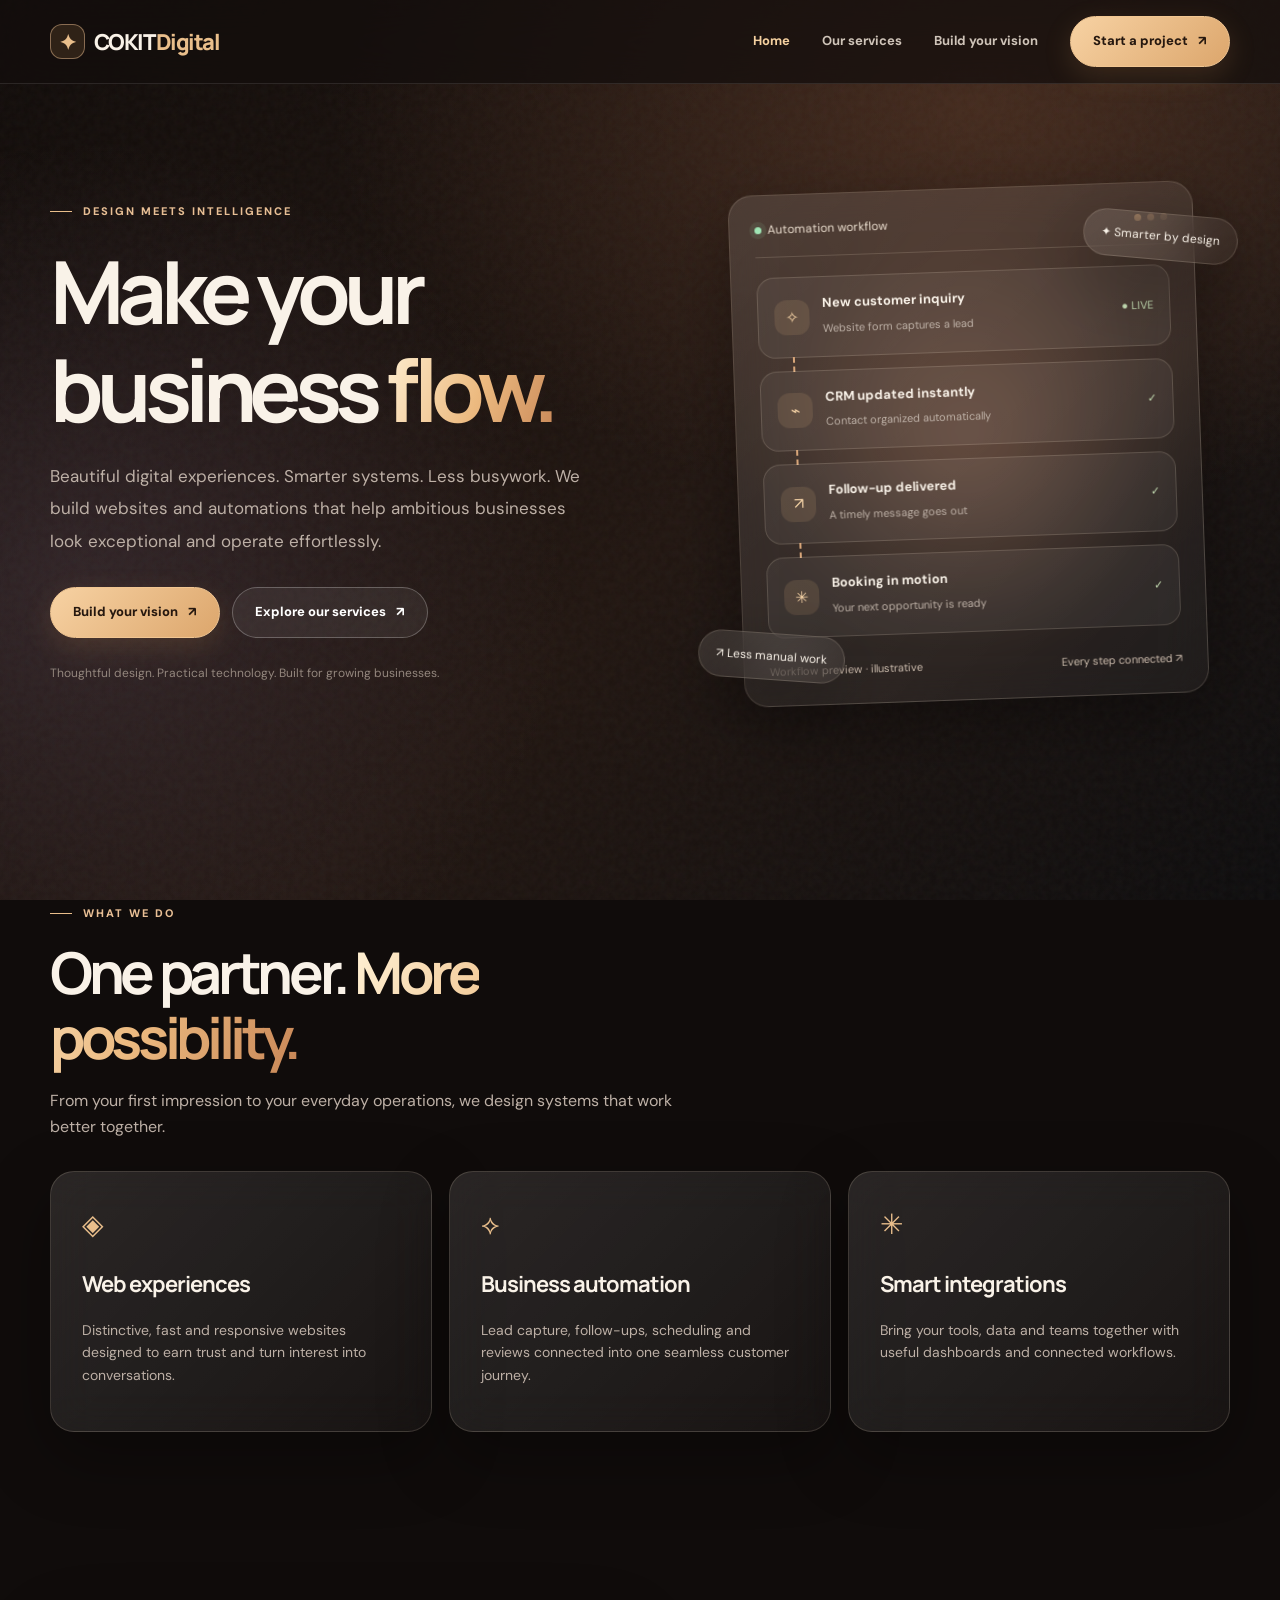
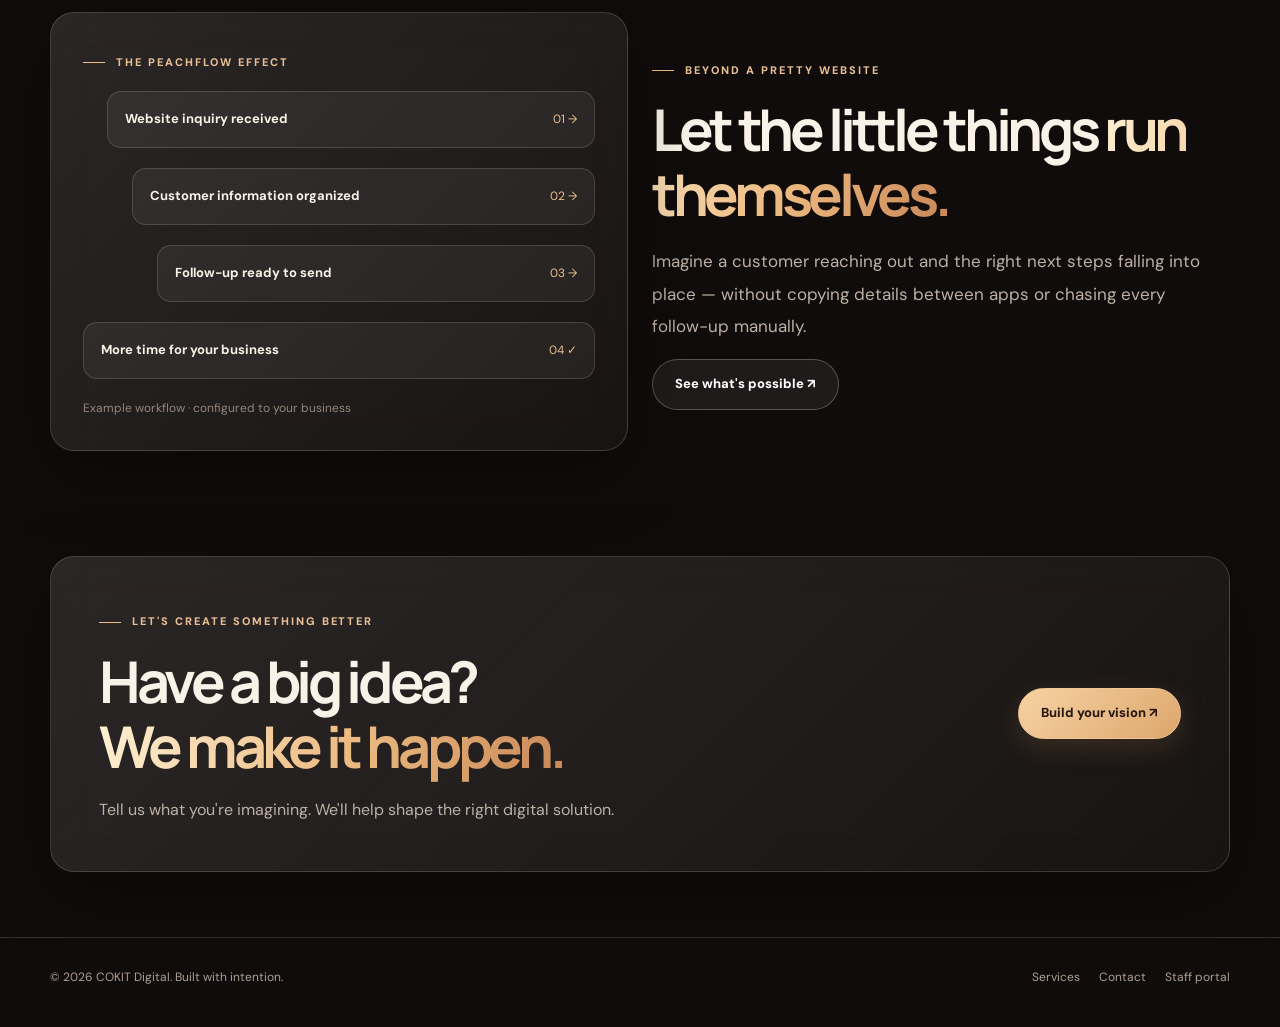
==== commit f9dc3c8c: "Rename public-facing Peachflow agency branding to COKIT Digital" ====
--- a/index.html
+++ b/index.html
@@ -1 +1 @@
-<!doctype html><html lang="en"><head><meta charset="utf-8"><meta name="viewport" content="width=device-width,initial-scale=1"><meta name="theme-color" content="#17110e"><meta name="description" content="Premium websites, business automation and smart integrations for ambitious Georgia businesses."><title>Digital solutions that move your business forward | Peachflow Digital</title><link rel="stylesheet" href="/site.css"><script defer src="/site.js"></script></head><body><header class="site-nav"><div class="wrap nav-row"><a class="brand" href="/" aria-label="Peachflow Digital home"><span class="brand-mark">✦</span>peachflow<span>.</span></a><button class="menu-toggle" aria-expanded="false" aria-controls="navItems">Menu ☰</button><nav class="nav-items" id="navItems" aria-label="Main navigation"><a href="/" aria-current="page">Home</a><a href="/services" >Our services</a><a href="/vision" >Build your vision</a><a class="button" href="/vision">Start a project <span aria-hidden="true">↗</span></a></nav></div></header><main><section class="hero wrap"><div class="hero-grid"><div><div class="eyebrow">DESIGN MEETS INTELLIGENCE</div><h1>Make your business <span class="accent">flow.</span></h1><p class="lede">Beautiful digital experiences. Smarter systems. Less busywork. We build websites and automations that help ambitious businesses look exceptional and operate effortlessly.</p><div class="actions"><a class="button" href="/vision">Build your vision <span aria-hidden="true">↗</span></a><a class="button secondary" href="/services">Explore our services <span aria-hidden="true">↗</span></a></div><p class="small-note">Thoughtful design. Practical technology. Built for growing businesses.</p></div><div class="stage" aria-label="Illustration of an automated lead to booking workflow"><div class="workflow glass"><div class="workflow-top"><span><span class="live-dot"></span>Automation workflow</span><div class="dots"><span></span><span></span><span></span></div></div><div class="flow-steps"><div class="flow-step"><span class="flow-icon" aria-hidden="true">✧</span><div><strong>New customer inquiry</strong><small>Website form captures a lead</small></div><span class="indicator">● LIVE</span></div><div class="flow-step"><span class="flow-icon" aria-hidden="true">⌁</span><div><strong>CRM updated instantly</strong><small>Contact organized automatically</small></div><span class="indicator">✓</span></div><div class="flow-step"><span class="flow-icon" aria-hidden="true">↗</span><div><strong>Follow-up delivered</strong><small>A timely message goes out</small></div><span class="indicator">✓</span></div><div class="flow-step"><span class="flow-icon" aria-hidden="true">✳</span><div><strong>Booking in motion</strong><small>Your next opportunity is ready</small></div><span class="indicator">✓</span></div></div><div class="workflow-foot"><span>Workflow preview · illustrative</span><span>Every step connected ↗</span></div></div><div class="floating-tag glass">✦ Smarter by design</div><div class="floating-tag bottom glass">↗ Less manual work</div></div></div></section><section class="section wrap"><div class="section-head reveal"><div class="eyebrow">WHAT WE DO</div><h2>One partner. <span class="accent">More possibility.</span></h2><p>From your first impression to your everyday operations, we design systems that work better together.</p></div><div class="grid-3"><article class="feature-card glass reveal"><div class="icon">◈</div><h3>Web experiences</h3><p>Distinctive, fast and responsive websites designed to earn trust and turn interest into conversations.</p></article><article class="feature-card glass reveal"><div class="icon">⟡</div><h3>Business automation</h3><p>Lead capture, follow-ups, scheduling and reviews connected into one seamless customer journey.</p></article><article class="feature-card glass reveal"><div class="icon">✳</div><h3>Smart integrations</h3><p>Bring your tools, data and teams together with useful dashboards and connected workflows.</p></article></div></section><section class="section wrap"><div class="split"><div class="showcase glass reveal"><span class="eyebrow">THE PEACHFLOW EFFECT</span><div class="path"><strong>Website inquiry received</strong><span>01 →</span></div><div class="path"><strong>Customer information organized</strong><span>02 →</span></div><div class="path"><strong>Follow-up ready to send</strong><span>03 →</span></div><div class="path"><strong>More time for your business</strong><span>04 ✓</span></div><div class="small-note">Example workflow · configured to your business</div></div><div class="reveal"><div class="eyebrow">BEYOND A PRETTY WEBSITE</div><h2>Let the little things <span class="accent">run themselves.</span></h2><p class="lede">Imagine a customer reaching out and the right next steps falling into place — without copying details between apps or chasing every follow-up manually.</p><a class="button secondary" href="/services">See what's possible ↗</a></div></div></section><section class="wrap"><div class="cta-box glass reveal"><div><div class="eyebrow">LET'S CREATE SOMETHING BETTER</div><h2>Have a big idea?<br><span class="accent">We make it happen.</span></h2><p>Tell us what you're imagining. We'll help shape the right digital solution.</p></div><a class="button" href="/vision">Build your vision ↗</a></div></section></main><footer class="footer"><div class="wrap footer-row"><div>© <span id="year">2026</span> Peachflow Digital. Built with intention.</div><div class="footer-links"><a href="/services">Services</a><a href="/vision">Contact</a><a href="/admin">Staff portal</a></div></div></footer><script>document.getElementById('year').textContent=new Date().getFullYear()</script></body></html>+<!doctype html><html lang="en"><head><meta charset="utf-8"><meta name="viewport" content="width=device-width,initial-scale=1"><meta name="theme-color" content="#17110e"><meta name="description" content="Premium websites, business automation and smart integrations for ambitious Georgia businesses."><title>Digital solutions that move your business forward | COKIT Digital</title><link rel="stylesheet" href="/site.css"><script defer src="/site.js"></script></head><body><header class="site-nav"><div class="wrap nav-row"><a class="brand" href="/" aria-label="COKIT Digital home"><span class="brand-mark">✦</span>COKIT<span> Digital</span></a><button class="menu-toggle" aria-expanded="false" aria-controls="navItems">Menu ☰</button><nav class="nav-items" id="navItems" aria-label="Main navigation"><a href="/" aria-current="page">Home</a><a href="/services" >Our services</a><a href="/vision" >Build your vision</a><a class="button" href="/vision">Start a project <span aria-hidden="true">↗</span></a></nav></div></header><main><section class="hero wrap"><div class="hero-grid"><div><div class="eyebrow">DESIGN MEETS INTELLIGENCE</div><h1>Make your business <span class="accent">flow.</span></h1><p class="lede">Beautiful digital experiences. Smarter systems. Less busywork. We build websites and automations that help ambitious businesses look exceptional and operate effortlessly.</p><div class="actions"><a class="button" href="/vision">Build your vision <span aria-hidden="true">↗</span></a><a class="button secondary" href="/services">Explore our services <span aria-hidden="true">↗</span></a></div><p class="small-note">Thoughtful design. Practical technology. Built for growing businesses.</p></div><div class="stage" aria-label="Illustration of an automated lead to booking workflow"><div class="workflow glass"><div class="workflow-top"><span><span class="live-dot"></span>Automation workflow</span><div class="dots"><span></span><span></span><span></span></div></div><div class="flow-steps"><div class="flow-step"><span class="flow-icon" aria-hidden="true">✧</span><div><strong>New customer inquiry</strong><small>Website form captures a lead</small></div><span class="indicator">● LIVE</span></div><div class="flow-step"><span class="flow-icon" aria-hidden="true">⌁</span><div><strong>CRM updated instantly</strong><small>Contact organized automatically</small></div><span class="indicator">✓</span></div><div class="flow-step"><span class="flow-icon" aria-hidden="true">↗</span><div><strong>Follow-up delivered</strong><small>A timely message goes out</small></div><span class="indicator">✓</span></div><div class="flow-step"><span class="flow-icon" aria-hidden="true">✳</span><div><strong>Booking in motion</strong><small>Your next opportunity is ready</small></div><span class="indicator">✓</span></div></div><div class="workflow-foot"><span>Workflow preview · illustrative</span><span>Every step connected ↗</span></div></div><div class="floating-tag glass">✦ Smarter by design</div><div class="floating-tag bottom glass">↗ Less manual work</div></div></div></section><section class="section wrap"><div class="section-head reveal"><div class="eyebrow">WHAT WE DO</div><h2>One partner. <span class="accent">More possibility.</span></h2><p>From your first impression to your everyday operations, we design systems that work better together.</p></div><div class="grid-3"><article class="feature-card glass reveal"><div class="icon">◈</div><h3>Web experiences</h3><p>Distinctive, fast and responsive websites designed to earn trust and turn interest into conversations.</p></article><article class="feature-card glass reveal"><div class="icon">⟡</div><h3>Business automation</h3><p>Lead capture, follow-ups, scheduling and reviews connected into one seamless customer journey.</p></article><article class="feature-card glass reveal"><div class="icon">✳</div><h3>Smart integrations</h3><p>Bring your tools, data and teams together with useful dashboards and connected workflows.</p></article></div></section><section class="section wrap"><div class="split"><div class="showcase glass reveal"><span class="eyebrow">THE PEACHFLOW EFFECT</span><div class="path"><strong>Website inquiry received</strong><span>01 →</span></div><div class="path"><strong>Customer information organized</strong><span>02 →</span></div><div class="path"><strong>Follow-up ready to send</strong><span>03 →</span></div><div class="path"><strong>More time for your business</strong><span>04 ✓</span></div><div class="small-note">Example workflow · configured to your business</div></div><div class="reveal"><div class="eyebrow">BEYOND A PRETTY WEBSITE</div><h2>Let the little things <span class="accent">run themselves.</span></h2><p class="lede">Imagine a customer reaching out and the right next steps falling into place — without copying details between apps or chasing every follow-up manually.</p><a class="button secondary" href="/services">See what's possible ↗</a></div></div></section><section class="wrap"><div class="cta-box glass reveal"><div><div class="eyebrow">LET'S CREATE SOMETHING BETTER</div><h2>Have a big idea?<br><span class="accent">We make it happen.</span></h2><p>Tell us what you're imagining. We'll help shape the right digital solution.</p></div><a class="button" href="/vision">Build your vision ↗</a></div></section></main><footer class="footer"><div class="wrap footer-row"><div>© <span id="year">2026</span> COKIT Digital. Built with intention.</div><div class="footer-links"><a href="/services">Services</a><a href="/vision">Contact</a><a href="/admin">Staff portal</a></div></div></footer><script>document.getElementById('year').textContent=new Date().getFullYear()</script></body></html>
